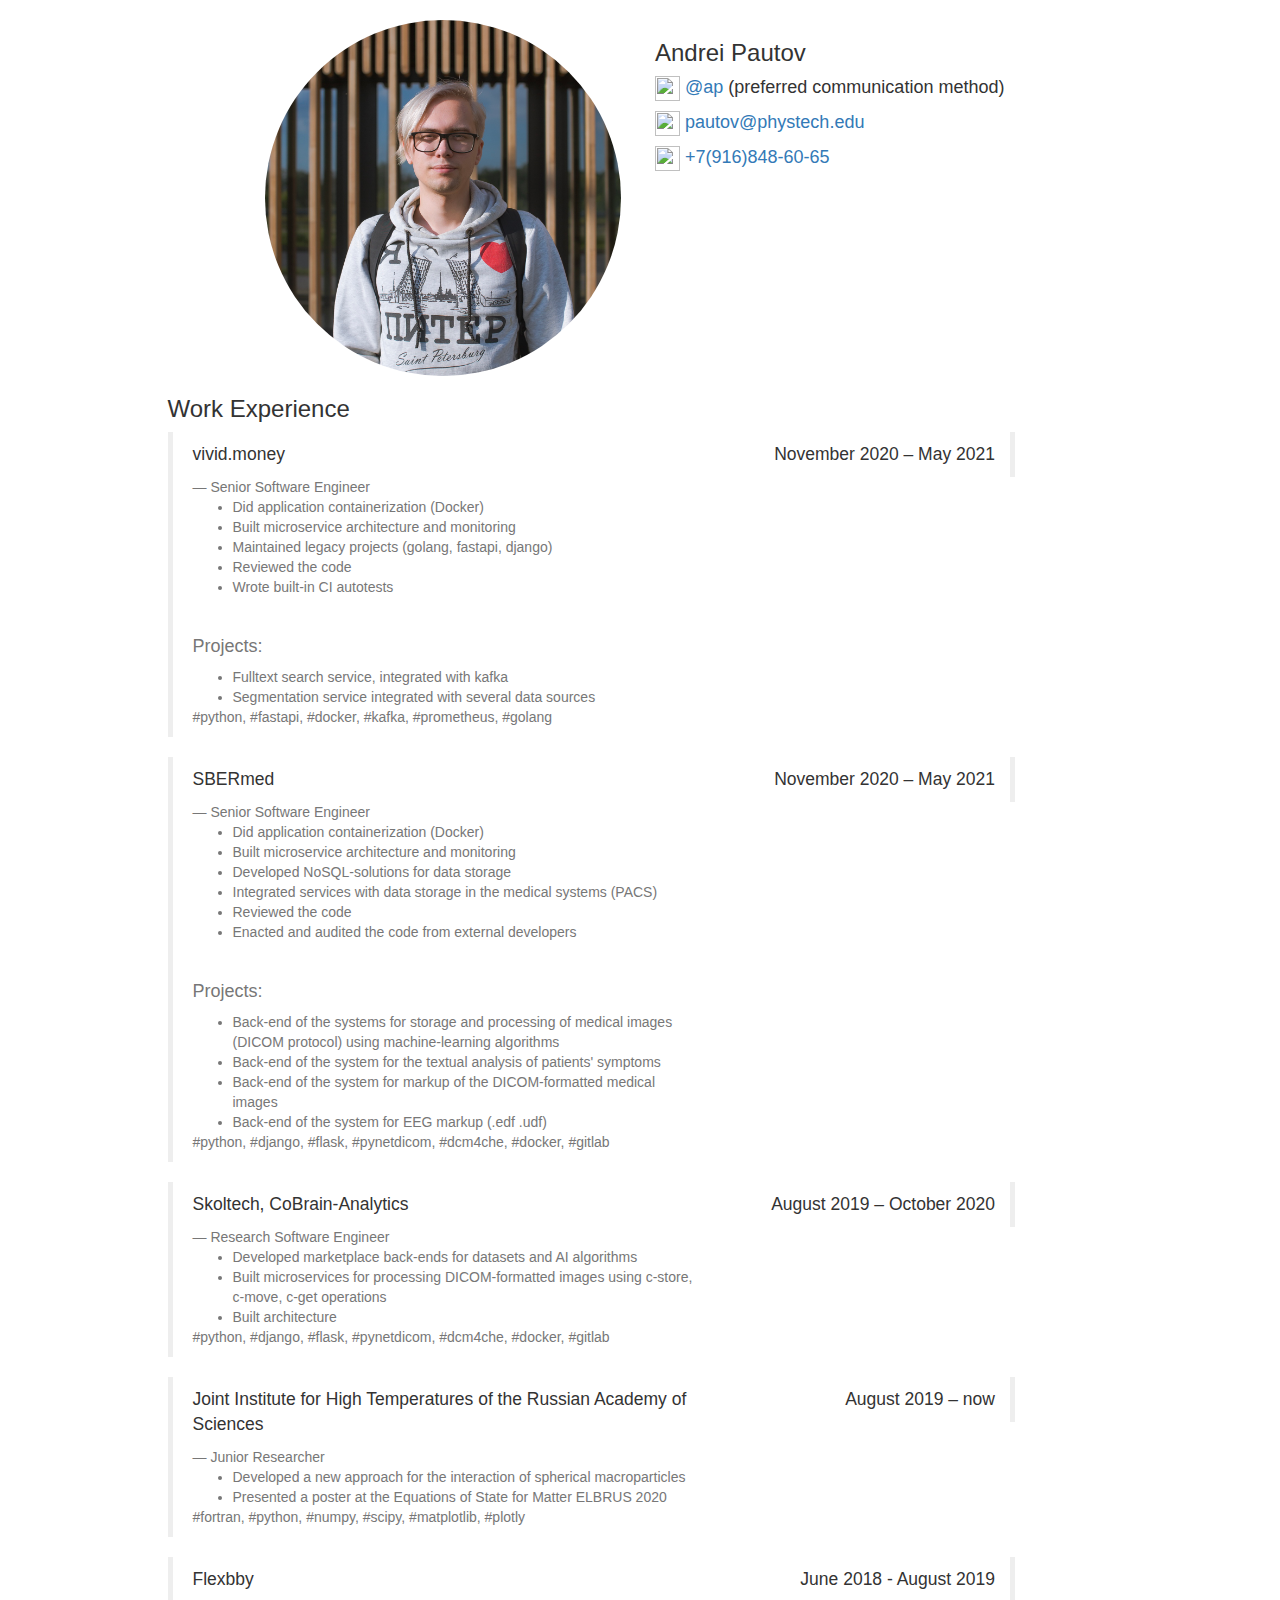
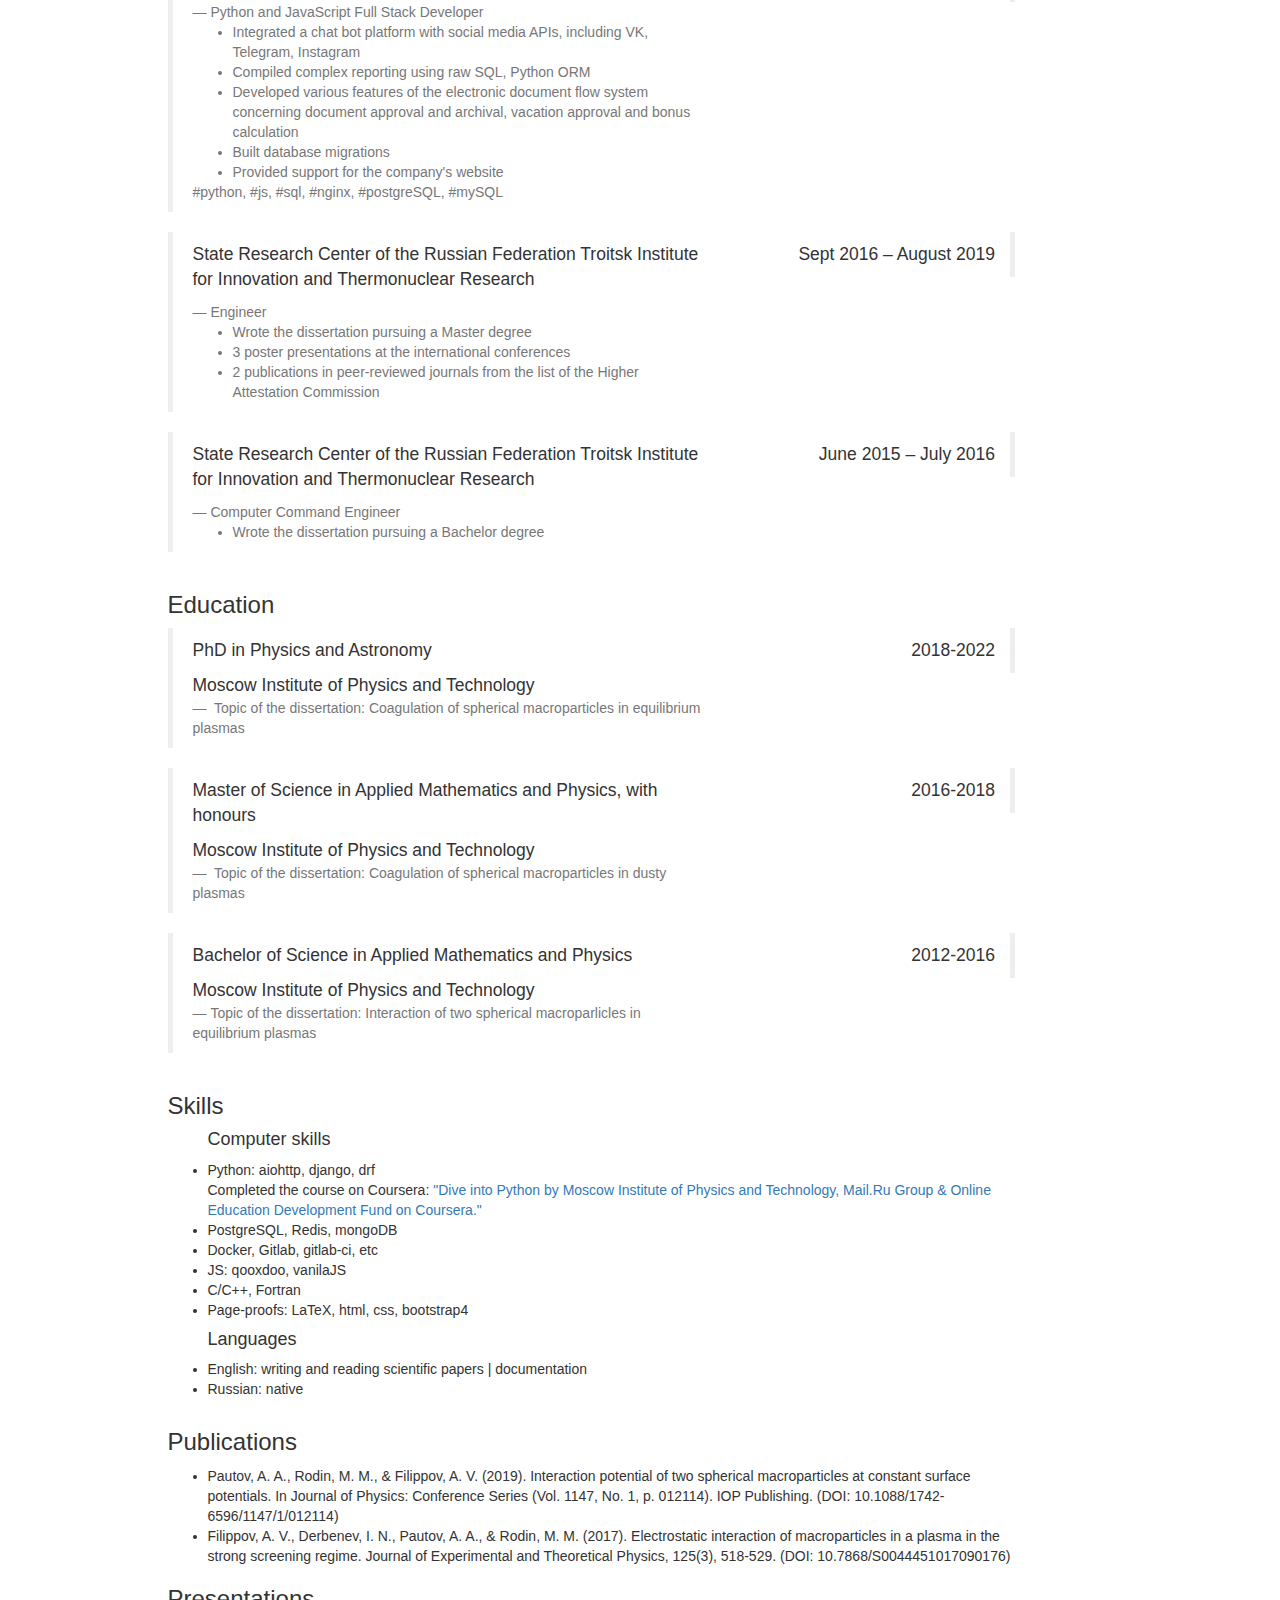
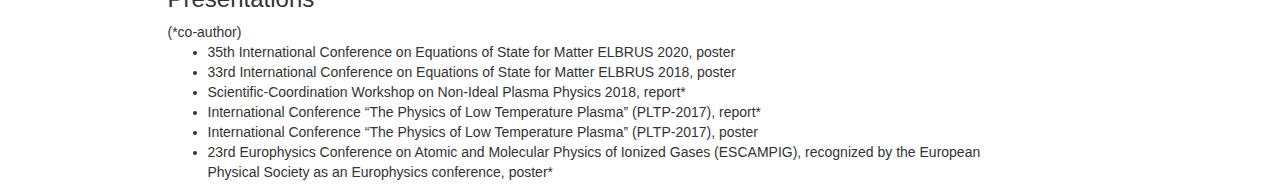
==== index.html @ 9b7d81ae "add vivid" ====
<!DOCTYPE html>
<html lang="en">
  <head>
    <meta charset="utf-8">
    <meta http-equiv="X-UA-Compatible" content="IE=edge">
    <meta name="viewport" content="width=device-width, initial-scale=1">
    <!-- Выше 3 Мета-теги ** должны прийти в первую очередь в голове; любой другой руководитель контент *после* эти теги -->  
    <title>CV Andrew P.</title>

    <!-- Bootstrap -->  
    <link href="css/bootstrap.css" rel="stylesheet">

    <!-- HTML5 Shim and Respond.js for IE8 support of HTML5 elements and media queries -->  
    <!-- Предупреждение: Respond.js не работает при просмотре страницы через файл:// -->  
    <!--[if lt IE 9]>
 <script src="https://oss.maxcdn.com/html5shiv/3.7.3/html5shiv.min.js"></script >
 <script src="https://oss.maxcdn.com/respond/1.4.2/respond.min.js"></script>
 <![endif]-->
      <!-- Global site tag (gtag.js) - Google Analytics -->
<script async src="https://www.googletagmanager.com/gtag/js?id=UA-142635703-1"></script>
<script>
  window.dataLayer = window.dataLayer || [];
  function gtag(){dataLayer.push(arguments);}
  gtag('js', new Date());

  gtag('config', 'UA-142635703-1');
</script>


  </head>
    <body>

    <!-- Begin page content -->
        <div class="container">
            <div class="row" style="margin-top: 20px">
                <div class="col-md-2"></div>
                <div class="col-md-4">
                    <img src="photo_2017-10-09_17-05-44.jpg" height="356" width="356" class="img-circle">
                </div>
                <div class="col-md-4">
                    <h3>
                        Andrei Pautov
                    </h3>
                    <h4><img src="https://img.icons8.com/ios-glyphs/30/000000/telegram-app.png" height="25" width="25"/>
                        <a href="https://t.me/qooxdoo">@ap</a> (preferred communication method)</h4>
                    <h4><img src="https://img.icons8.com/ios/50/000000/email-open.png" height="25" width="25"/>
                        <a href="mailto:pautov@phystech.edu">pautov@phystech.edu</a></h4>
                    <h4><img src="https://img.icons8.com/ios/50/000000/apple-phone.png" height="25" width="25"/>
                        <a href="tel:+79168486065">+7(916)848-60-65</a></h4>
                   <!-- <h4><img src="https://png.icons8.com/ios/50/000000/secured-letter-filled.png" height="25" width="25">
                        A.Pautov@skoltech.ru</h4>
                    <h4><img src="https://png.icons8.com/ios/50/000000/secured-letter-filled.png" height="25" width="25">
                        aww@heisen.me</h4>-->
<!--                    <h4><img src="https://png.icons8.com/ios/50/000000/github-filled.png" height="25" width="25">-->
<!--                        <a href="https://github.com/andrewisonfire">andrewisonfire</a></h4>-->


                </div>
                <div class="col-md-2"></div>
            </div>


            <div class="row">
                <div class="col-md-1"></div>
                <div class="col-md-9">
                    <h3>
                        Work Experience
                    </h3>
                        <div class="row">
                            <div class="col-md-8">
                                <blockquote>
                                    <p>vivid.money<br></p>
                                    <footer>Senior Software Engineer
                                        <br>
                                    <ul>
                                        <li>
                                            Did application containerization (Docker)
                                        </li>
                                        <li>
                                            Built microservice architecture and monitoring
                                        </li>
                                        <li>
                                             Maintained legacy projects (golang, fastapi, django)
                                        </li>
                                        <li>
                                            Reviewed the code
                                        </li>
                                        <li>
                                            Wrote built-in CI autotests
                                        </li>
                                    </ul>
                                        <br>
                                        <h4>
                                            Projects:
                                        </h4>
                                        <ul>
                                            <li>
Fulltext search service, integrated with kafka
                                            </li>
                                            <li>
Segmentation service integrated with several data sources
                                            </li>
                                        </ul>
                                        #python, #fastapi, #docker, #kafka, #prometheus, #golang
                                    </footer>

                                </blockquote>
                            </div>
                            <div class="col-md-4">
                                <blockquote class="blockquote-reverse">
                                    <p class="text-right">November 2020 – May 2021
                                    </p>
                                </blockquote>
                            </div>

                        </div>
                        <div class="row">
                            <div class="col-md-8">
                                <blockquote>
                                    <p>SBERmed<br></p>
                                    <footer>Senior Software Engineer
                                        <br>
                                    <ul>
                                        <li>
                                            Did application containerization (Docker)
                                        </li>
                                        <li>
                                            Built microservice architecture and monitoring
                                        </li>
                                        <li>
                                            Developed NoSQL-solutions for data storage
                                        </li>
                                        <li>
                                            Integrated services with data storage in the medical systems (PACS)
                                        </li>
                                        <li>
                                            Reviewed the code
                                        </li>
                                        <li>
                                            Enacted and audited the code from external developers
                                        </li>
                                    </ul>
                                        <br>
                                        <h4>
                                            Projects:
                                        </h4>
                                        <ul>
                                            <li>
Back-end of the systems for storage and processing of medical images (DICOM protocol) using machine-learning algorithms
                                            </li>
                                            <li>
Back-end of the system for the textual analysis of patients' symptoms
                                            </li>
                                            <li>
Back-end of the system for markup of the DICOM-formatted medical images
                                            </li>
                                            <li>
Back-end of the system for EEG markup (.edf .udf)
                                            </li>
                                        </ul>
                                        #python, #django, #flask, #pynetdicom, #dcm4che, #docker, #gitlab
                                    </footer>

                                </blockquote>
                            </div>
                            <div class="col-md-4">
                                <blockquote class="blockquote-reverse">
                                    <p class="text-right">November 2020 – May 2021
                                    </p>
                                </blockquote>
                            </div>

                        </div>
                        <div class="row">
                            <div class="col-md-8">
                                <blockquote>
                                    <p>Skoltech, CoBrain-Analytics<br></p>
                                    <footer>Research Software Engineer
                                        <br>
                                    <ul>
                                        <li>
                                            Developed marketplace back-ends for datasets and AI algorithms <br>
                                        </li>
                                        <li>
                                            Built microservices for processing DICOM-formatted images using c-store, c-move, c-get operations<br>
                                        </li>
                                        <li>
                                            Built architecture
                                        </li>
                                    </ul>
                                        #python, #django, #flask, #pynetdicom, #dcm4che, #docker, #gitlab
                                    </footer>

                                </blockquote>
                            </div>
                            <div class="col-md-4">
                                <blockquote class="blockquote-reverse">
                                    <p class="text-right">August 2019 – October 2020
                                    </p>
                                </blockquote>
                            </div>

                        </div>

                        <div class="row">
                            <div class="col-md-8">
                                <blockquote>
                                    <p>Joint Institute for High Temperatures of the Russian Academy of Sciences<br></p>
                                    <footer>Junior Researcher
                                        <br>
                                    <ul>
                                        <li>
                                            Developed a new approach for the interaction of spherical macroparticles
                                        </li>
                                        <li>
                                            Presented a poster at the Equations of State for Matter ELBRUS 2020
                                        </li>
                                    </ul>
                                        #fortran, #python, #numpy, #scipy, #matplotlib, #plotly
                                    </footer>

                                </blockquote>
                            </div>
                            <div class="col-md-4">
                                <blockquote class="blockquote-reverse">
                                    <p class="text-right">August 2019 – now
                                    </p>
                                </blockquote>
                            </div>

                        </div>

                        <div class="row">
                            <div class="col-md-8">
                                <blockquote>
                                    <p>Flexbby<br></p>

                                    <footer>Python and JavaScript Full Stack Developer
                                        <br>

                                        <ul>
                                            <li>
                                                Integrated a chat bot platform with social media APIs, including VK, Telegram, Instagram
                                            </li>
                                            <li>
                                                Compiled complex reporting using raw SQL, Python ORM
                                            </li>
                                            <li>
                                                Developed various features of the electronic document flow system
                                                concerning document approval and archival,
                                                vacation approval and bonus calculation
                                            </li>
                                            <li>
                                                Built database migrations
                                            </li>
                                            <li>
                                                Provided support for the company's website
                                            </li>
                                        </ul>

                                        #python, #js, #sql, #nginx, #postgreSQL, #mySQL
                                    </footer>
                                </blockquote>
                            </div>
                            <div class="col-md-4">
                                <blockquote class="blockquote-reverse">
                                    <p class="text-right">June 2018 - August 2019</p>
                                </blockquote>
                            </div>
                        </div>

                        <div class="row">
                            <div class="col-md-8">
                                <blockquote>
                                    <p>State Research Center of the Russian Federation Troitsk Institute for Innovation and Thermonuclear Research<br></p>
                                    <footer>Engineer
                                        <br>
                                    <ul>
                                        <li>
                                            Wrote the dissertation pursuing a Master degree
                                        </li>
                                        <li>
                                            3 poster presentations at the international conferences
                                        </li>
                                        <li>
                                            2 publications in peer-reviewed journals from the list of the Higher Attestation Commission
                                        </li>
                                    </ul>
                                    </footer>

                                </blockquote>
                            </div>
                            <div class="col-md-4">
                                <blockquote class="blockquote-reverse">
                                    <p class="text-right">Sept 2016 – August 2019
                                    </p>
                                </blockquote>
                            </div>
                                        
                        </div>

                        <div class="row">
                            <div class="col-md-8">
                                <blockquote>
                                    <p>State Research Center of the Russian Federation Troitsk Institute for Innovation and Thermonuclear Research <br></p>
                                    <footer>Computer Command Engineer
                                        <br>
                                    <ul>
                                        <li>
                                            Wrote the dissertation pursuing a Bachelor degree
                                        </li>
                                    </ul>
                                    </footer>
                                </blockquote>
                            </div>
                            <div class="col-md-4">
                                <blockquote class="blockquote-reverse">
                                    <p class="text-right">June 2015 – July 2016 </p>
                                </blockquote>
                            </div>
                        </div>
                </div>
                <div class="col-md-2"></div>
            </div>


            <div class="row">
                <div class="col-md-1"></div>
                <div class="col-md-9">
                    <h3>
                        Education
                    </h3>
                    <div class="row">

                            <div class="col-md-8">
                                <blockquote>
                                    <p>PhD in Physics and Astronomy</p>
                                    Moscow Institute of Physics and Technology
                                  <footer>
                                    Topic of the dissertation: Coagulation of spherical macroparticles in equilibrium plasmas
                                  </footer>
                                </blockquote>
                            </div>
                            <div class="col-md-4">
                                <blockquote class="blockquote-reverse">
                                    <p class="text-right">2018-2022</p>
                                </blockquote>
                            </div>

                            <div class="col-md-8">
                                <blockquote>
                                    <p>Master of Science in Applied Mathematics and Physics, with honours </p>
                                    Moscow Institute of Physics and Technology
                                  <footer> Topic of the dissertation: Coagulation of spherical macroparticles in dusty plasmas</footer>
                                </blockquote>
                            </div>
                            <div class="col-md-4">
                                <blockquote class="blockquote-reverse">
                                    <p class="text-right">2016-2018</p>
                                </blockquote>
                            </div>

                            <div class="col-md-8">
                                <blockquote>
                                    <p>Bachelor of Science in Applied Mathematics and Physics<br></p>
                                    Moscow Institute of Physics and Technology
                               <footer>Topic of the dissertation: Interaction of two spherical macroparlicles in equilibrium plasmas</footer>
                                </blockquote>

                            </div>
                            <div class="col-md-4">
                                <blockquote class="blockquote-reverse">
                                    <p class="text-right">2012-2016</p>
                                </blockquote>
                            </div>

                    </div>

                </div>
                <div class="col-md-2"></div>
            </div>


            <div class="row">
                <div class="col-md-1"></div>
                <div class="col-md-9">
                    <h3 class="h3">
                        Skills
                    </h3>
                    <ul>
                        <h4>
                            Computer skills
                        </h4>
                        <li>
                            Python: aiohttp, django, drf <br>
                            Completed the course on Coursera: <a href="https://www.coursera.org/account/accomplishments/certificate/QARX7F2H9ULT">
                                "Dive into Python by Moscow Institute of Physics and Technology, Mail.Ru Group & Online Education Development Fund on Coursera."
                            </a>
                        </li>
                        <li>
                            PostgreSQL, Redis, mongoDB
                        </li>
                        <li>
                            Docker, Gitlab, gitlab-ci, etc
                        </li>
                        <li>
                            JS: qooxdoo, vanilaJS
                        </li>
                        <li>
                            C/C++, Fortran
                        </li>
                        <li>
                            Page-proofs: LaTeX, html, css, bootstrap4
                        </li>
                        <h4>
                            Languages
                        </h4>
                        <li>
                            English: writing and reading scientific papers | documentation
                        </li>
                        <li>
                            Russian: native
                        </li>
                    </ul>
                </div>
                <div class="col-md-2"></div>
            </div>


            <div class="row">
                <div class="col-md-1"></div>
                <div class="col-md-9">
                    <h3>Publications</h3>
                    <ul>
                        <li>
                            Pautov, A. A., Rodin, M. M., & Filippov, A. V. (2019). Interaction potential of two spherical macroparticles at constant surface potentials. In Journal of Physics: Conference Series (Vol. 1147, No. 1, p. 012114). IOP Publishing. (DOI: 10.1088/1742-6596/1147/1/012114)
                        </li>
                        <li>
                            Filippov, A. V., Derbenev, I. N., Pautov, A. A., & Rodin, M. M. (2017). Electrostatic interaction of macroparticles in a plasma in the strong screening regime. Journal of Experimental and Theoretical Physics, 125(3), 518-529. (DOI: 10.7868/S0044451017090176)
                        </li>
                    </ul>
                    <h3>
                    Presentations
                    </h3>
                    (*co-author)
                    <ul>
                        <li>
                            35th International Conference on Equations of State for Matter ELBRUS 2020, poster
                        </li>
                        <li>
                            33rd International Conference on Equations of State for Matter ELBRUS 2018, poster
                        </li>
                        <li>
                            Scientific-Coordination Workshop on Non-Ideal Plasma Physics 2018, report*
                        </li>
                        <li>
                            International Conference “The Physics of Low Temperature Plasma” (PLTP-2017), report*
                        </li>
                        <li>
                            International Conference “The Physics of Low Temperature Plasma” (PLTP-2017), poster
                        </li>
                        <li>
                            23rd Europhysics Conference on Atomic and Molecular Physics of Ionized Gases (ESCAMPIG),
                            recognized by the European Physical Society as an Europhysics conference, poster*
                        </li>

                    </ul>
                </div>
                <div class="col-md-2"></div>
            </div>

        </div>


   <!-- на jQuery (необходим для Bootstrap - х JavaScript плагины) -->  
    <script src="https://ajax.googleapis.com/ajax/libs/jquery/1.12.4/jquery.min.js"></script>
    <!-- Включают все скомпилированные плагины (ниже), или включать отдельные файлы по мере необходимости -->  
    <script src="js/bootstrap.min.js"></script>
  </body>
</html>
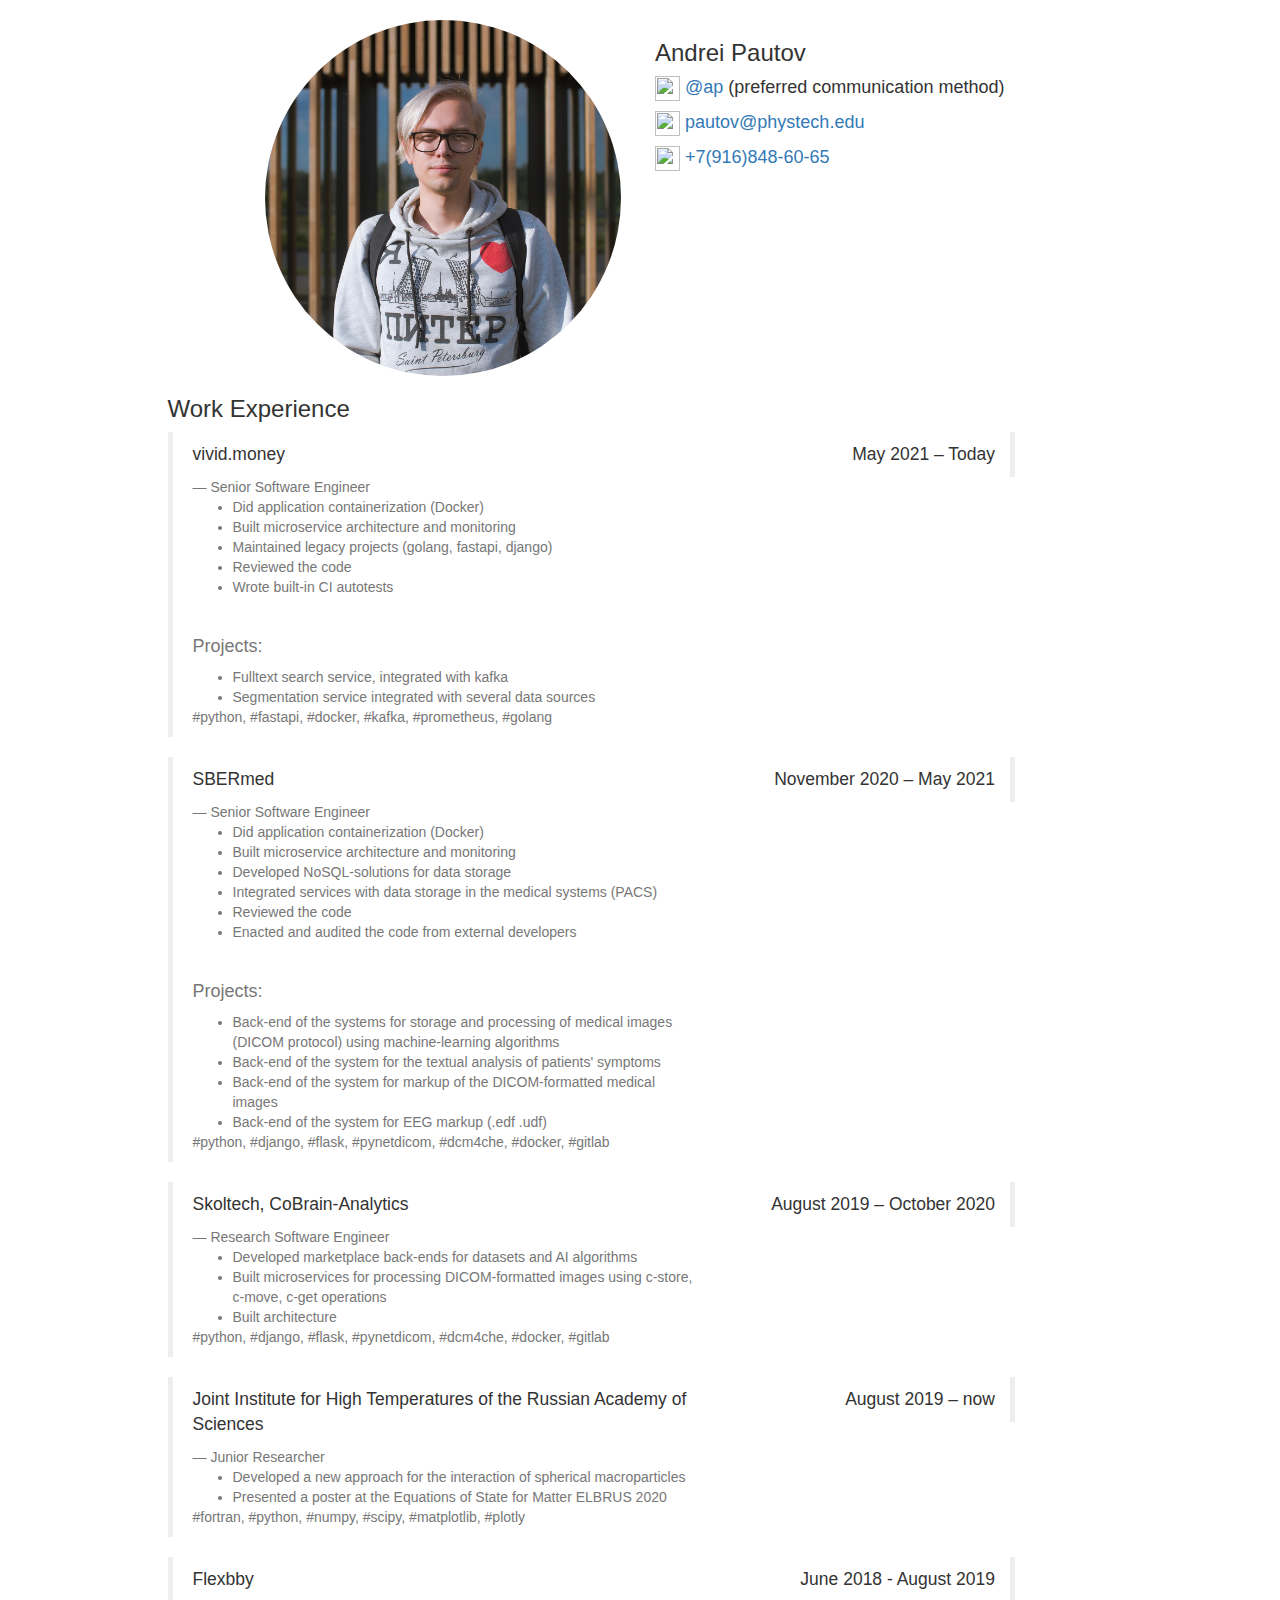
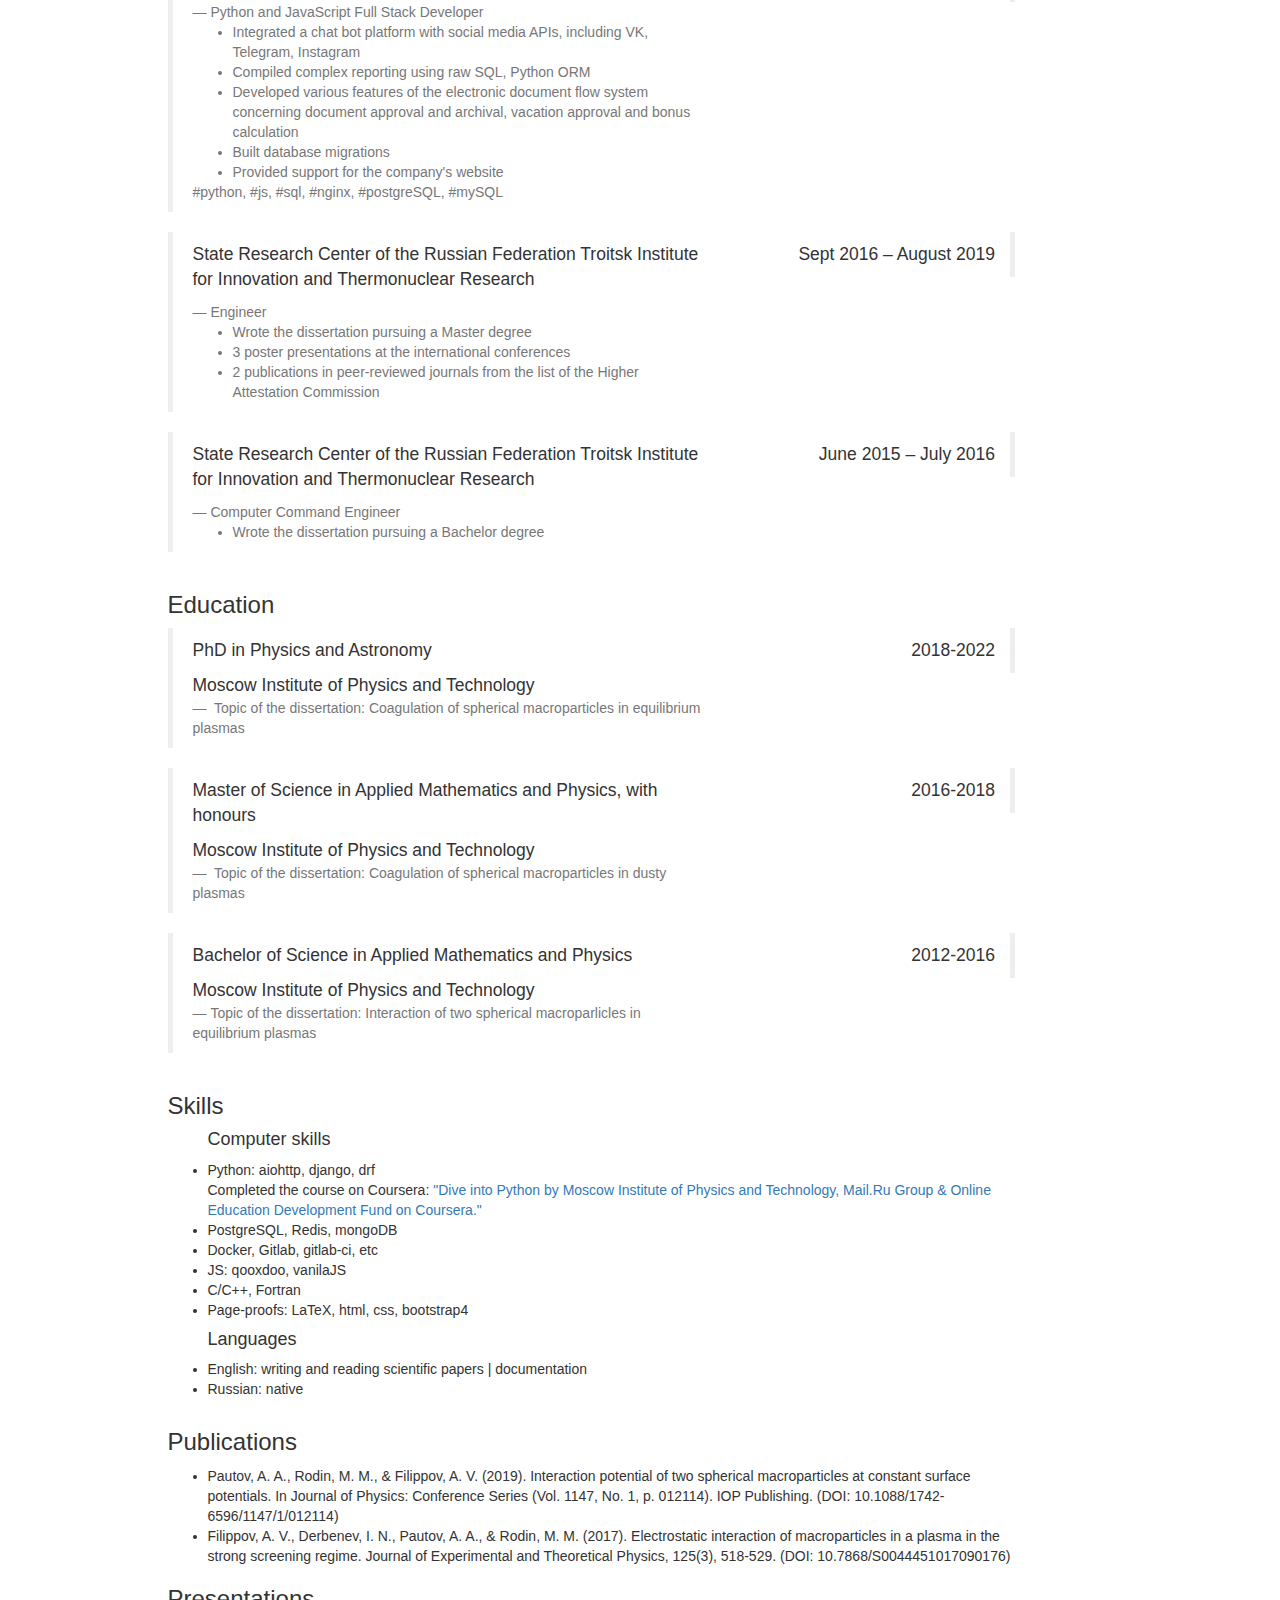
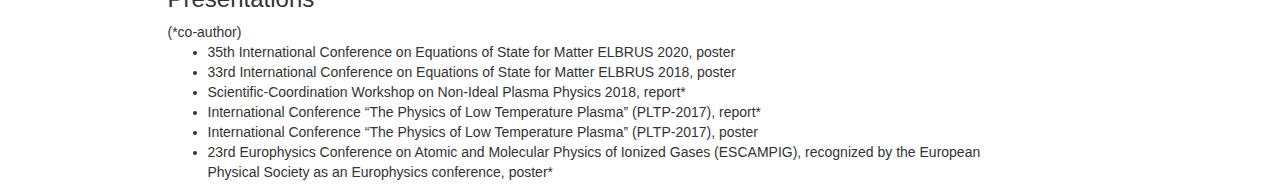
==== commit 92985a3e: "fix date" ====
--- a/index.html
+++ b/index.html
@@ -108,7 +108,7 @@
                             </div>
                             <div class="col-md-4">
                                 <blockquote class="blockquote-reverse">
-                                    <p class="text-right">November 2020 – May 2021
+                                    <p class="text-right">May 2021 – Today
                                     </p>
                                 </blockquote>
                             </div>
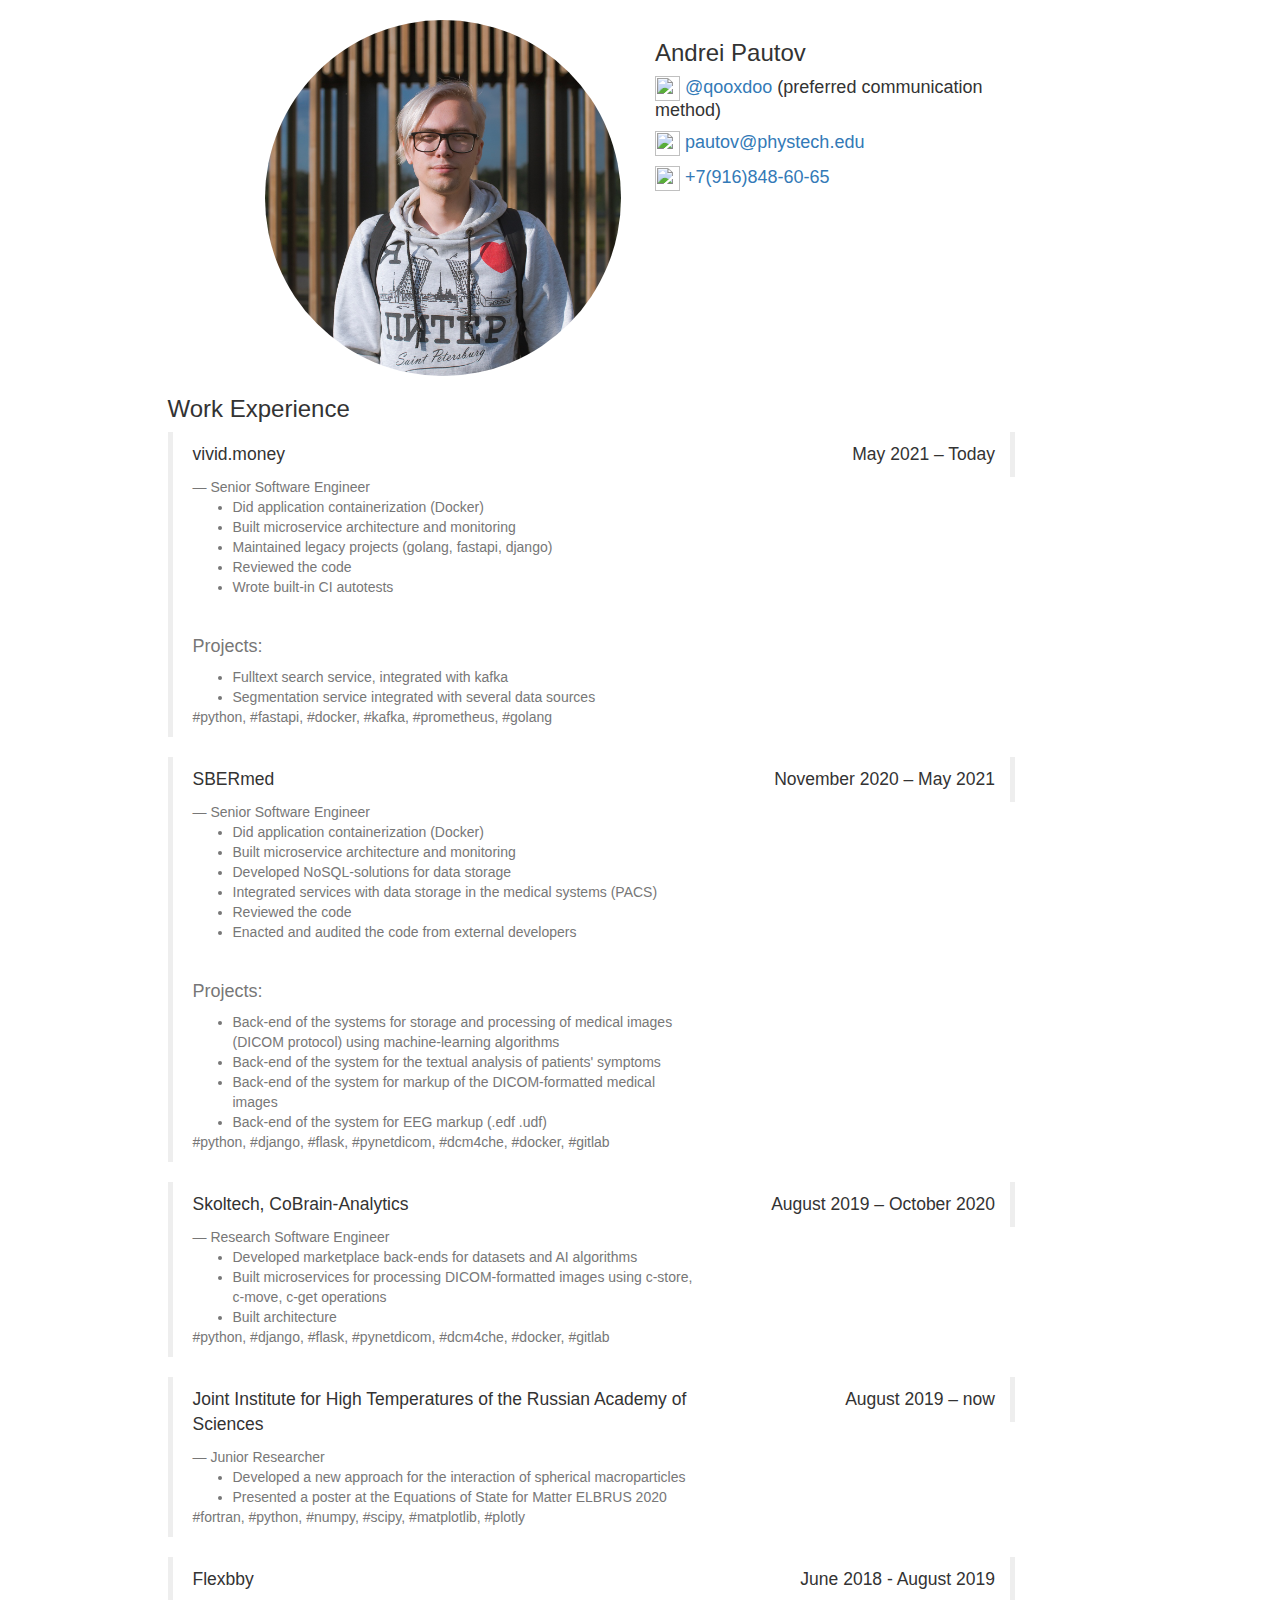
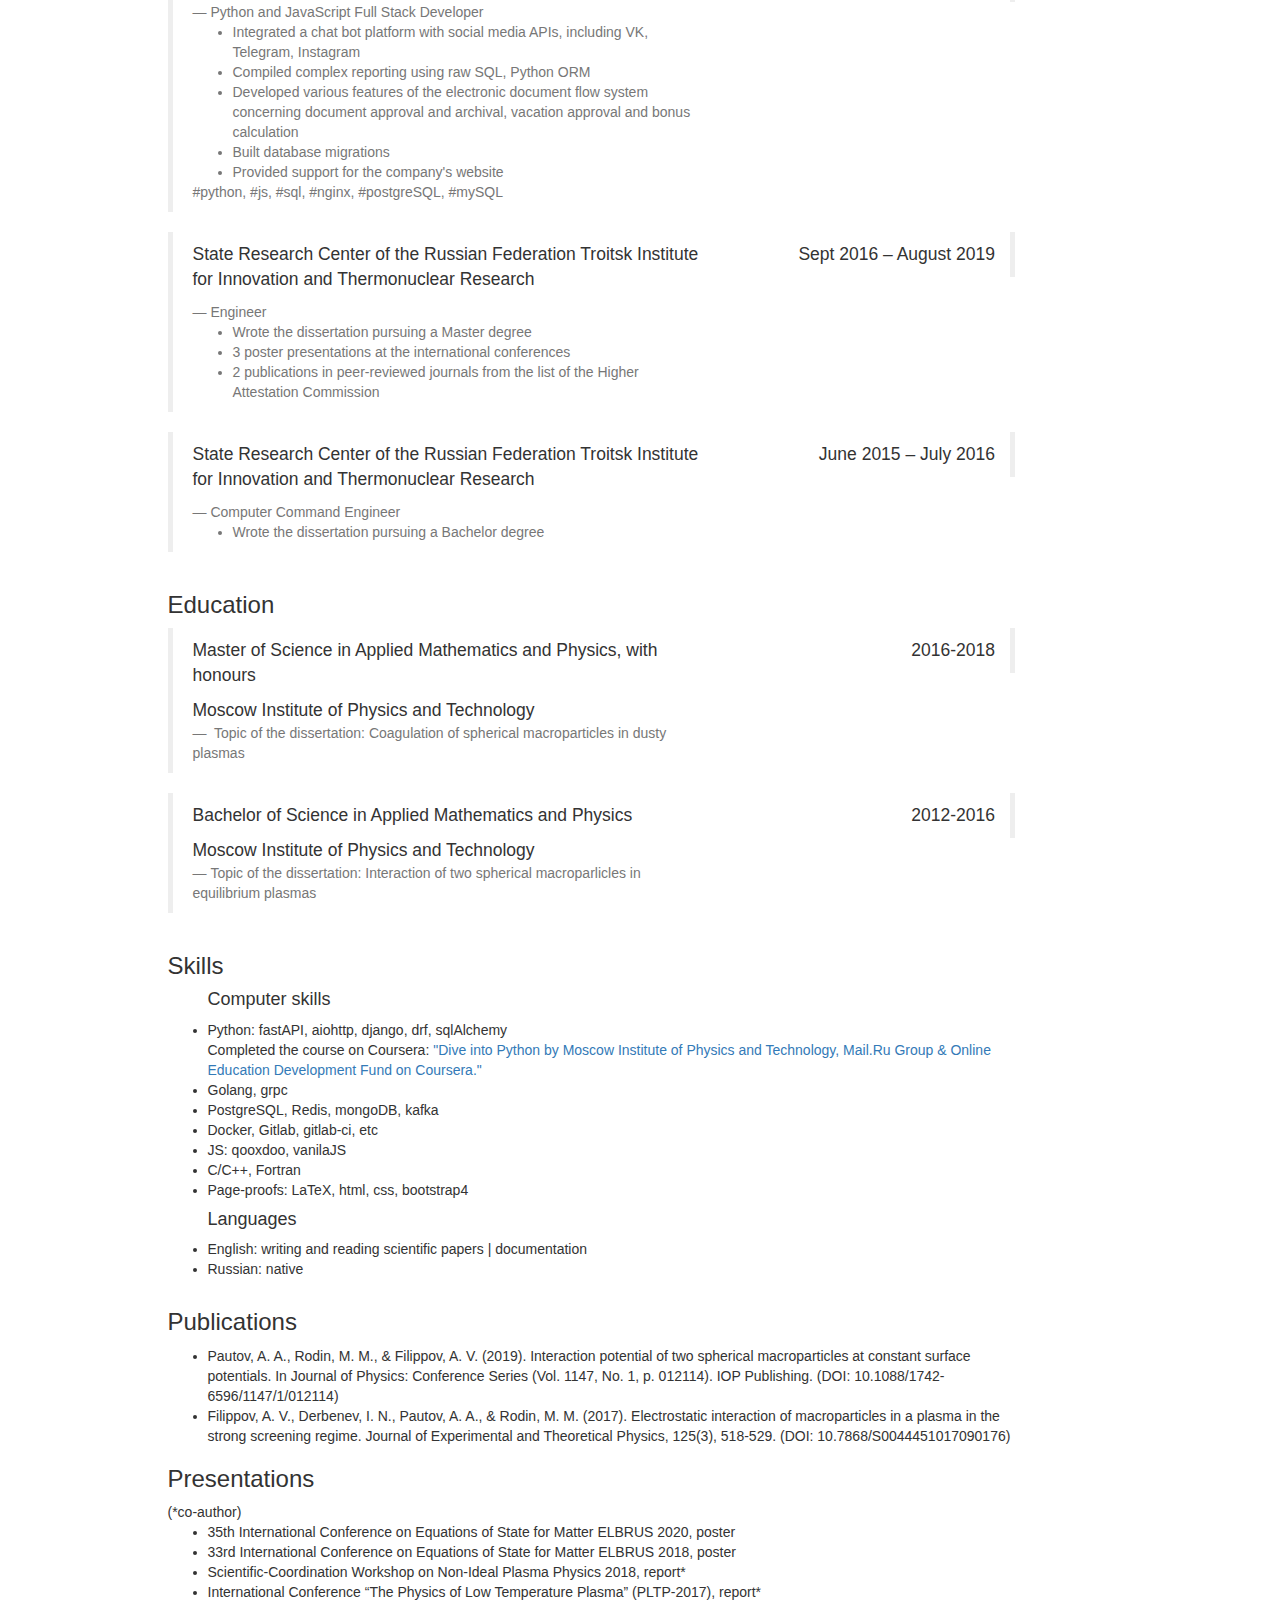
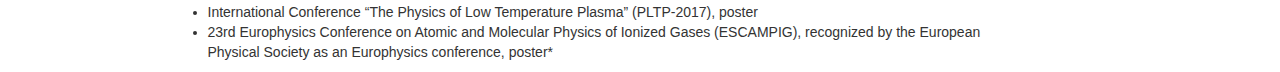
==== commit 102afce6: "fix cv" ====
--- a/index.html
+++ b/index.html
@@ -42,7 +42,7 @@
                         Andrei Pautov
                     </h3>
                     <h4><img src="https://img.icons8.com/ios-glyphs/30/000000/telegram-app.png" height="25" width="25"/>
-                        <a href="https://t.me/qooxdoo">@ap</a> (preferred communication method)</h4>
+                        <a href="https://t.me/qooxdoo">@qooxdoo</a> (preferred communication method)</h4>
                     <h4><img src="https://img.icons8.com/ios/50/000000/email-open.png" height="25" width="25"/>
                         <a href="mailto:pautov@phystech.edu">pautov@phystech.edu</a></h4>
                     <h4><img src="https://img.icons8.com/ios/50/000000/apple-phone.png" height="25" width="25"/>
@@ -53,8 +53,6 @@
                         aww@heisen.me</h4>-->
 <!--                    <h4><img src="https://png.icons8.com/ios/50/000000/github-filled.png" height="25" width="25">-->
 <!--                        <a href="https://github.com/andrewisonfire">andrewisonfire</a></h4>-->
-
-
                 </div>
                 <div class="col-md-2"></div>
             </div>
@@ -331,21 +329,6 @@
                         Education
                     </h3>
                     <div class="row">
-
-                            <div class="col-md-8">
-                                <blockquote>
-                                    <p>PhD in Physics and Astronomy</p>
-                                    Moscow Institute of Physics and Technology
-                                  <footer>
-                                    Topic of the dissertation: Coagulation of spherical macroparticles in equilibrium plasmas
-                                  </footer>
-                                </blockquote>
-                            </div>
-                            <div class="col-md-4">
-                                <blockquote class="blockquote-reverse">
-                                    <p class="text-right">2018-2022</p>
-                                </blockquote>
-                            </div>
 
                             <div class="col-md-8">
                                 <blockquote>
@@ -392,13 +375,16 @@
                             Computer skills
                         </h4>
                         <li>
-                            Python: aiohttp, django, drf <br>
+                            Python: fastAPI, aiohttp, django, drf, sqlAlchemy<br>
                             Completed the course on Coursera: <a href="https://www.coursera.org/account/accomplishments/certificate/QARX7F2H9ULT">
                                 "Dive into Python by Moscow Institute of Physics and Technology, Mail.Ru Group & Online Education Development Fund on Coursera."
                             </a>
                         </li>
                         <li>
-                            PostgreSQL, Redis, mongoDB
+                            Golang, grpc
+                        </li>
+                        <li>
+                            PostgreSQL, Redis, mongoDB, kafka
                         </li>
                         <li>
                             Docker, Gitlab, gitlab-ci, etc
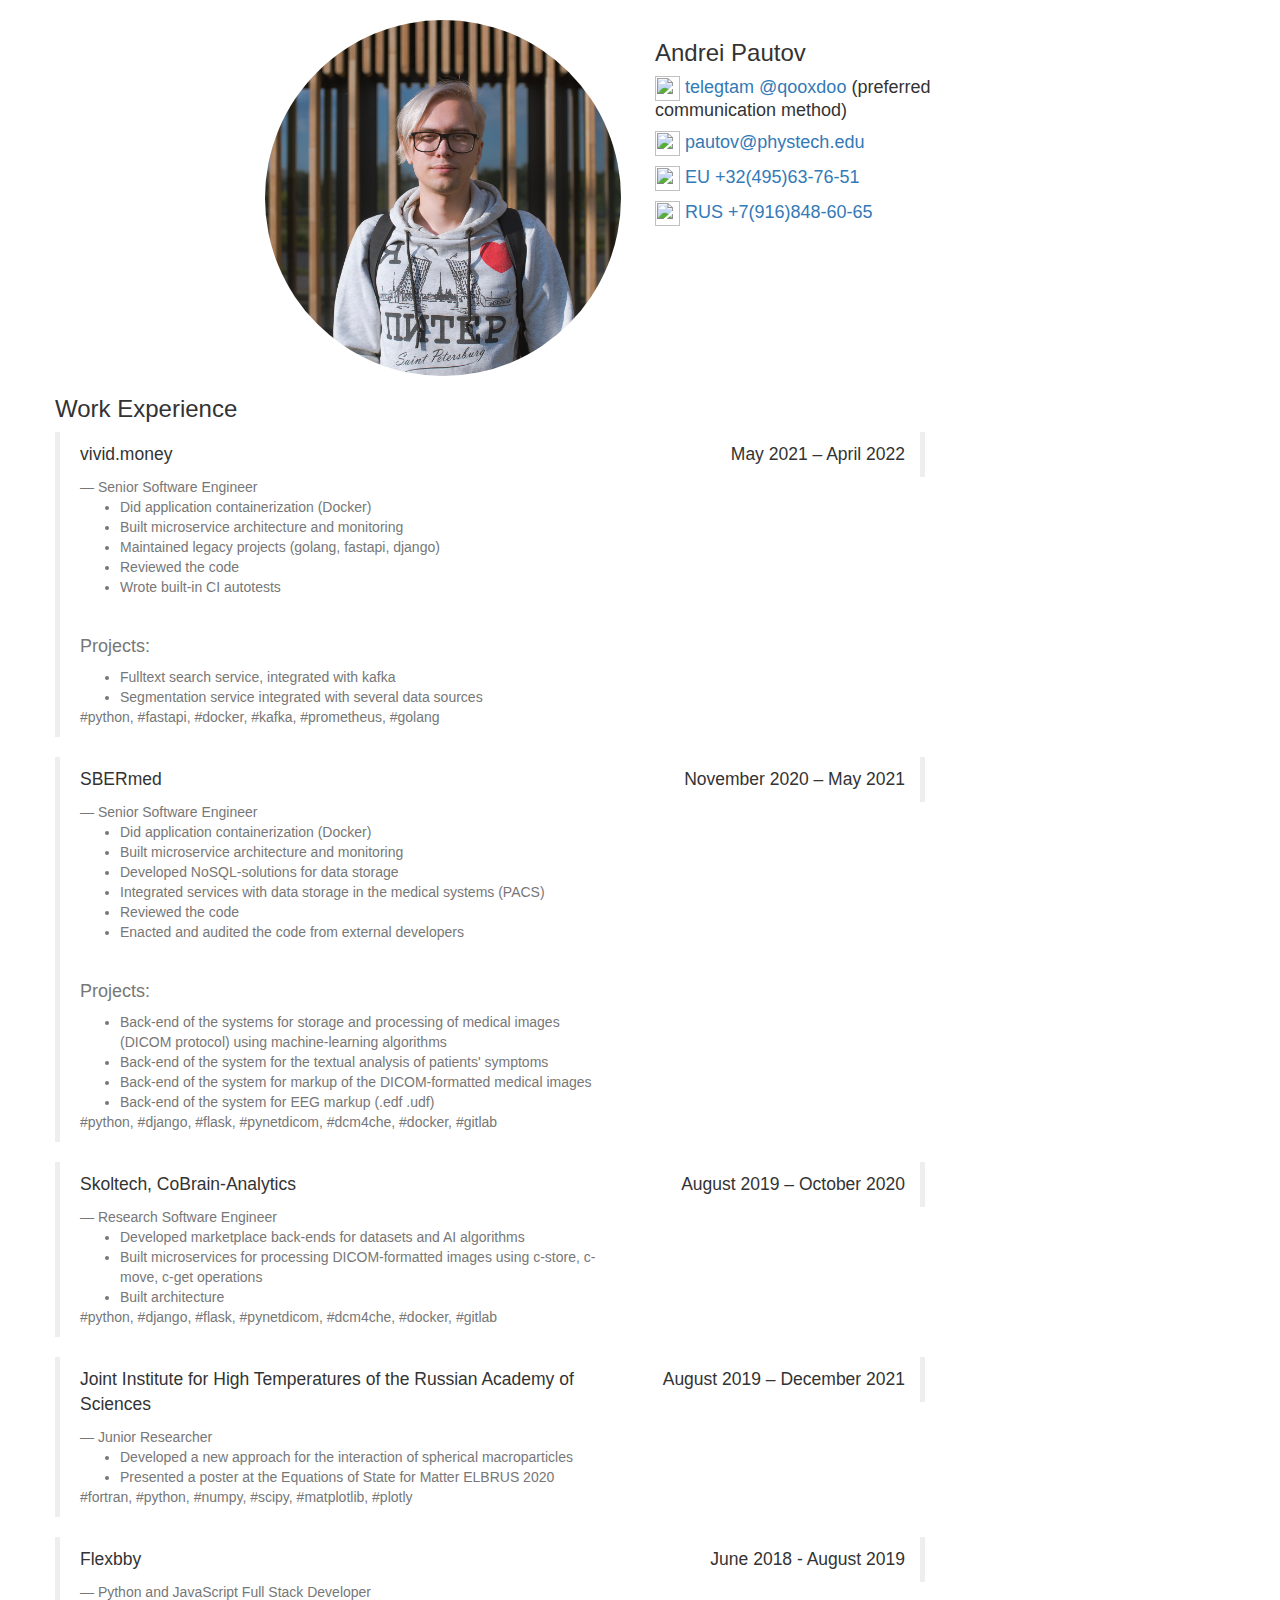
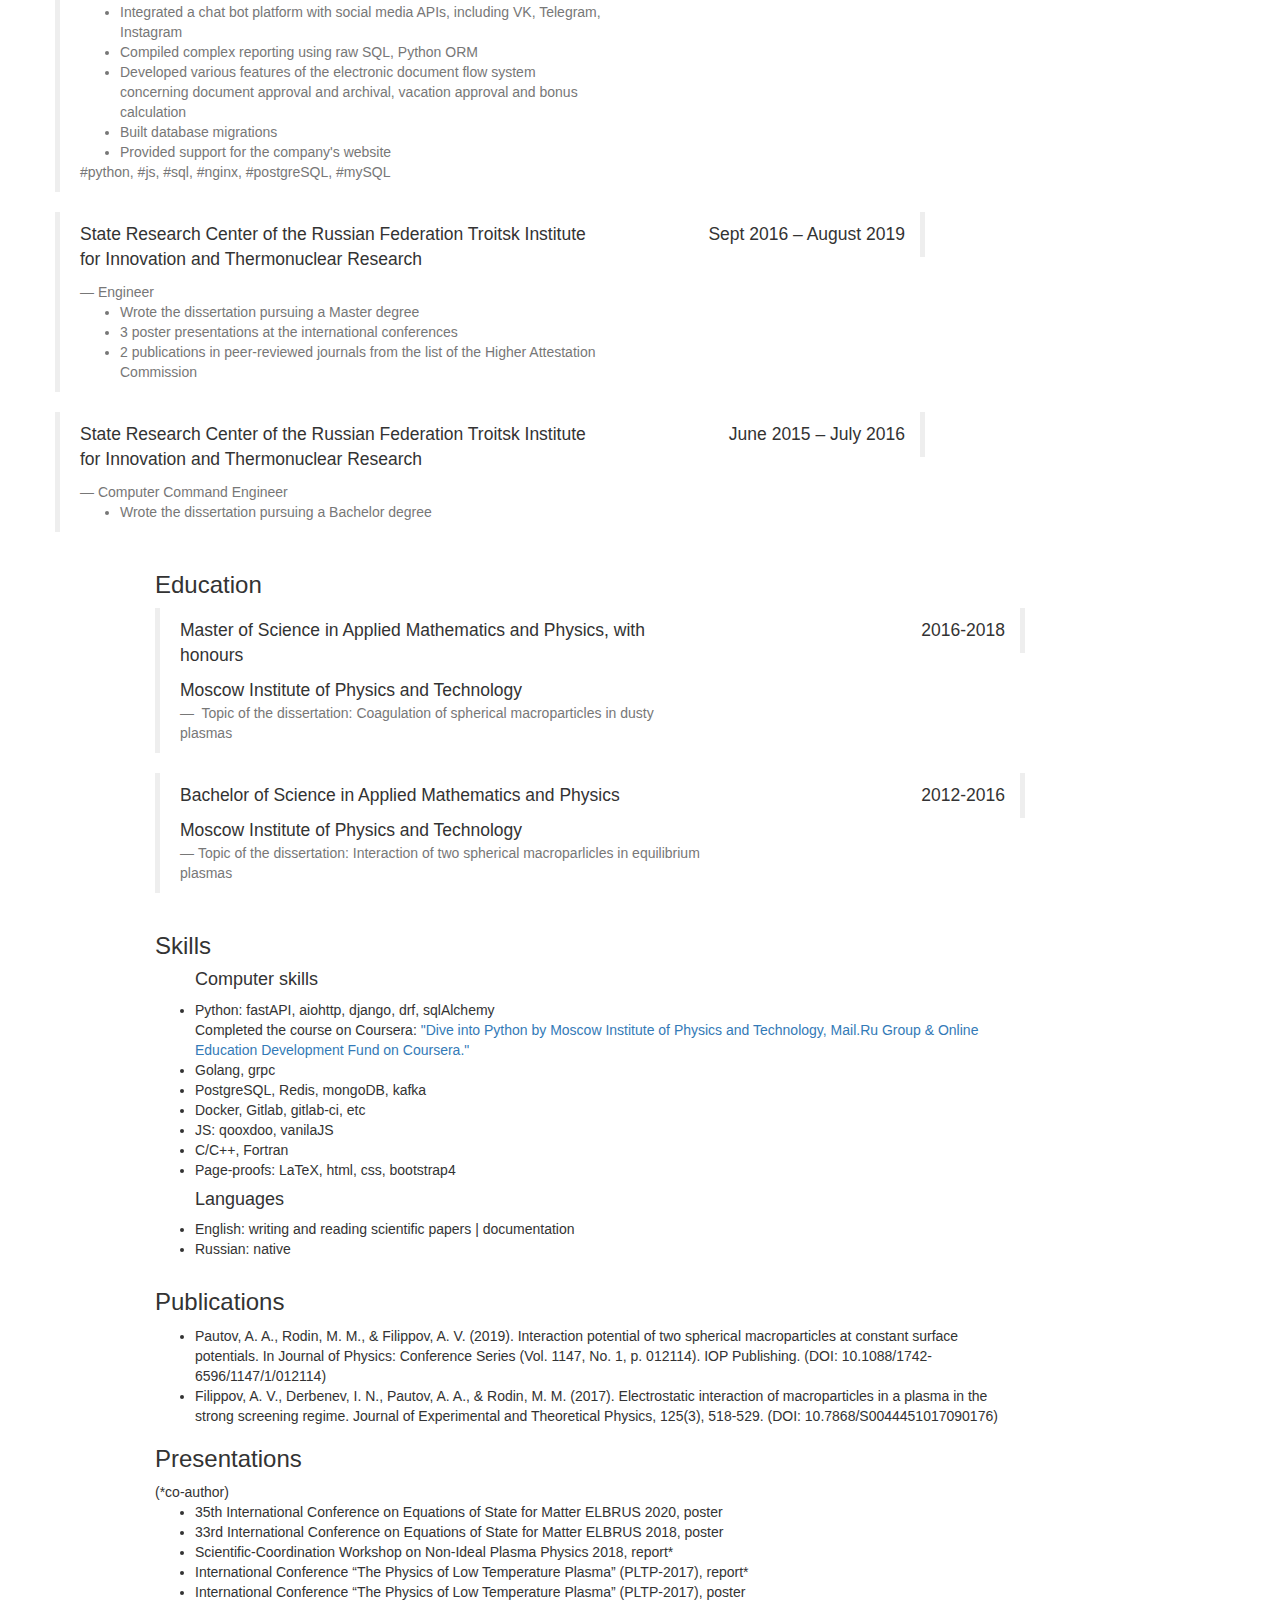
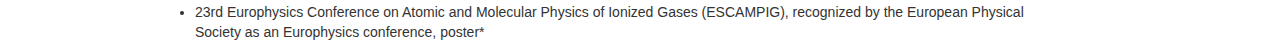
==== commit 3aa5c8cd: "fixed contact data" ====
--- a/index.html
+++ b/index.html
@@ -42,18 +42,13 @@
                         Andrei Pautov
                     </h3>
                     <h4><img src="https://img.icons8.com/ios-glyphs/30/000000/telegram-app.png" height="25" width="25"/>
-                        <a href="https://t.me/qooxdoo">@qooxdoo</a> (preferred communication method)</h4>
+                        <a href="https://t.me/qooxdoo">telegtam @qooxdoo</a> (preferred communication method)</h4>
                     <h4><img src="https://img.icons8.com/ios/50/000000/email-open.png" height="25" width="25"/>
                         <a href="mailto:pautov@phystech.edu">pautov@phystech.edu</a></h4>
                     <h4><img src="https://img.icons8.com/ios/50/000000/apple-phone.png" height="25" width="25"/>
-                        <a href="tel:+79168486065">+7(916)848-60-65</a></h4>
-                   <!-- <h4><img src="https://png.icons8.com/ios/50/000000/secured-letter-filled.png" height="25" width="25">
-                        A.Pautov@skoltech.ru</h4>
-                    <h4><img src="https://png.icons8.com/ios/50/000000/secured-letter-filled.png" height="25" width="25">
-                        aww@heisen.me</h4>-->
-<!--                    <h4><img src="https://png.icons8.com/ios/50/000000/github-filled.png" height="25" width="25">-->
-<!--                        <a href="https://github.com/andrewisonfire">andrewisonfire</a></h4>-->
-                </div>
+                        <a href="tel:+32495637651">EU +32(495)63-76-51</a></h4>
+                    <h4><img src="https://img.icons8.com/ios/50/000000/apple-phone.png" height="25" width="25"/>
+                        <a href="tel:+79168486065">RUS +7(916)848-60-65</a></h4>
                 <div class="col-md-2"></div>
             </div>
 
@@ -106,7 +101,7 @@
                             </div>
                             <div class="col-md-4">
                                 <blockquote class="blockquote-reverse">
-                                    <p class="text-right">May 2021 – Today
+                                    <p class="text-right">May 2021 – April 2022
                                     </p>
                                 </blockquote>
                             </div>
@@ -221,7 +216,7 @@
                             </div>
                             <div class="col-md-4">
                                 <blockquote class="blockquote-reverse">
-                                    <p class="text-right">August 2019 – now
+                                    <p class="text-right">August 2019 – December 2021
                                     </p>
                                 </blockquote>
                             </div>
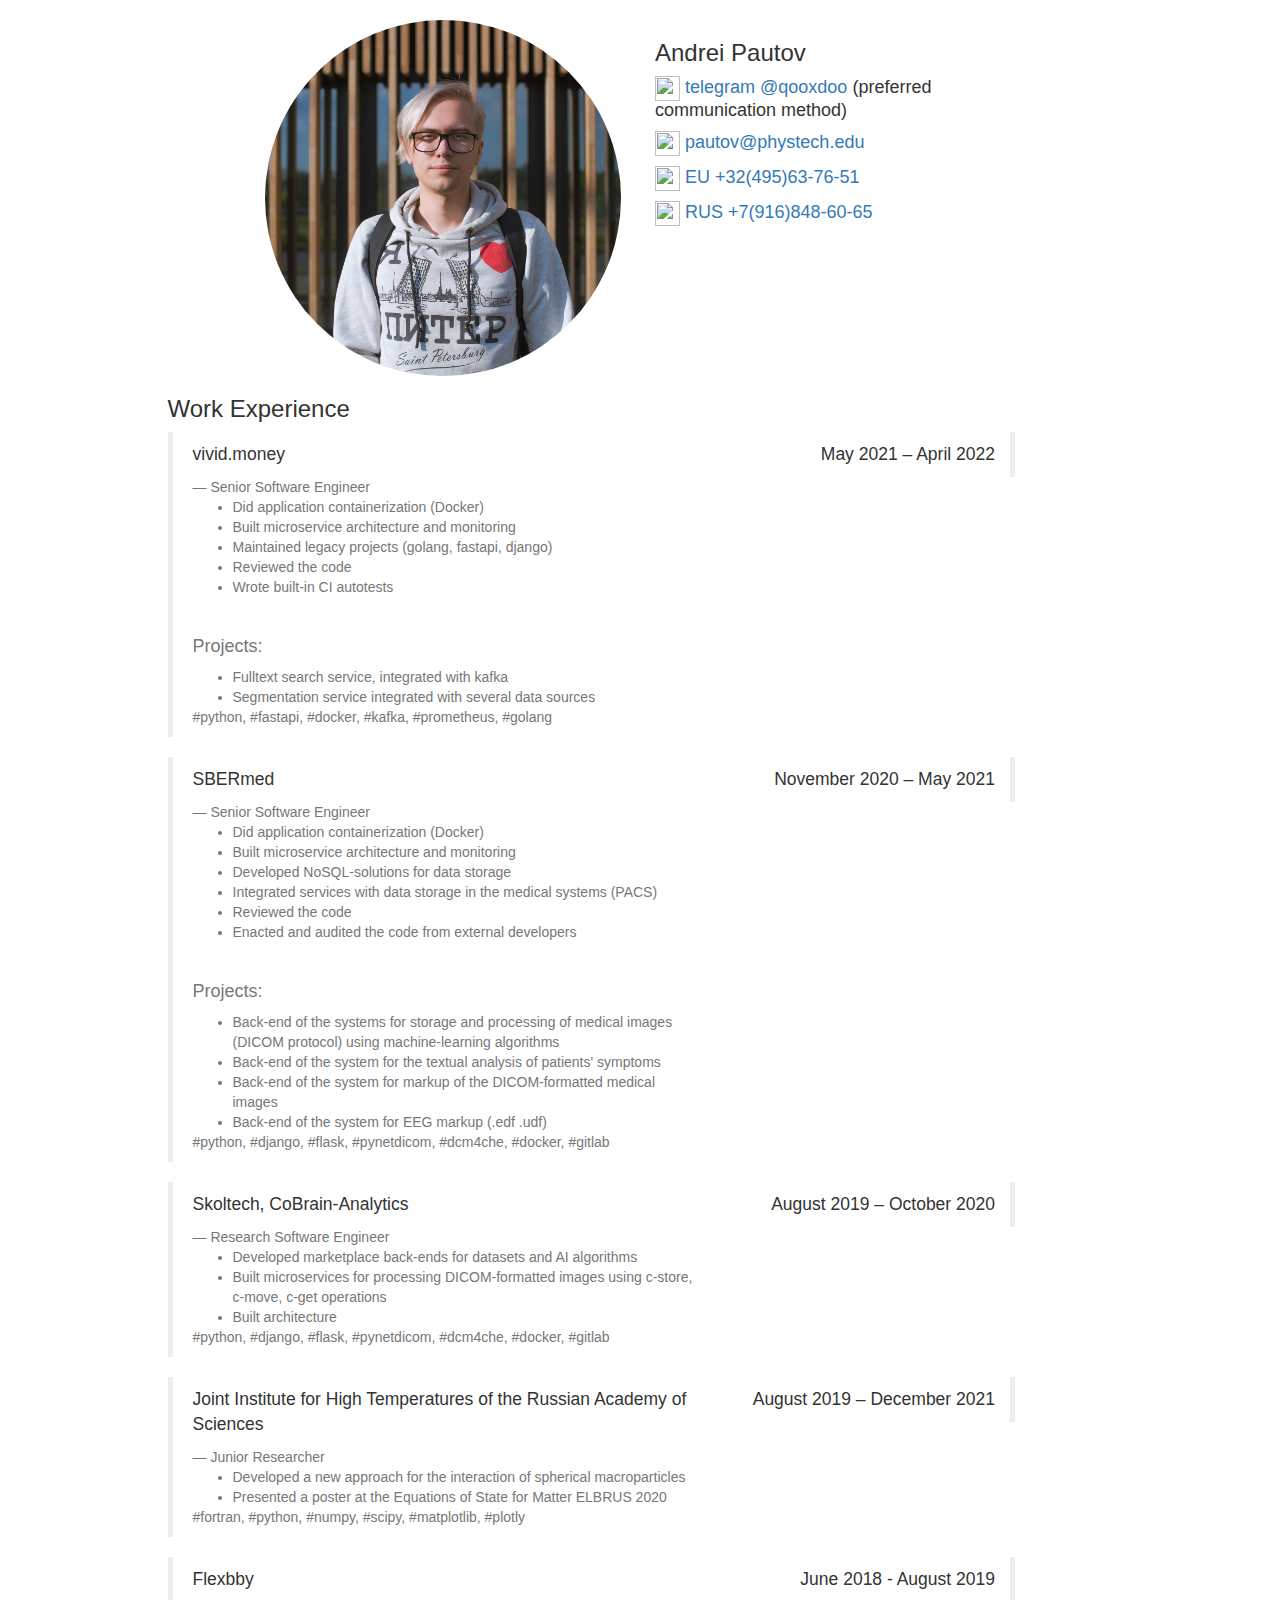
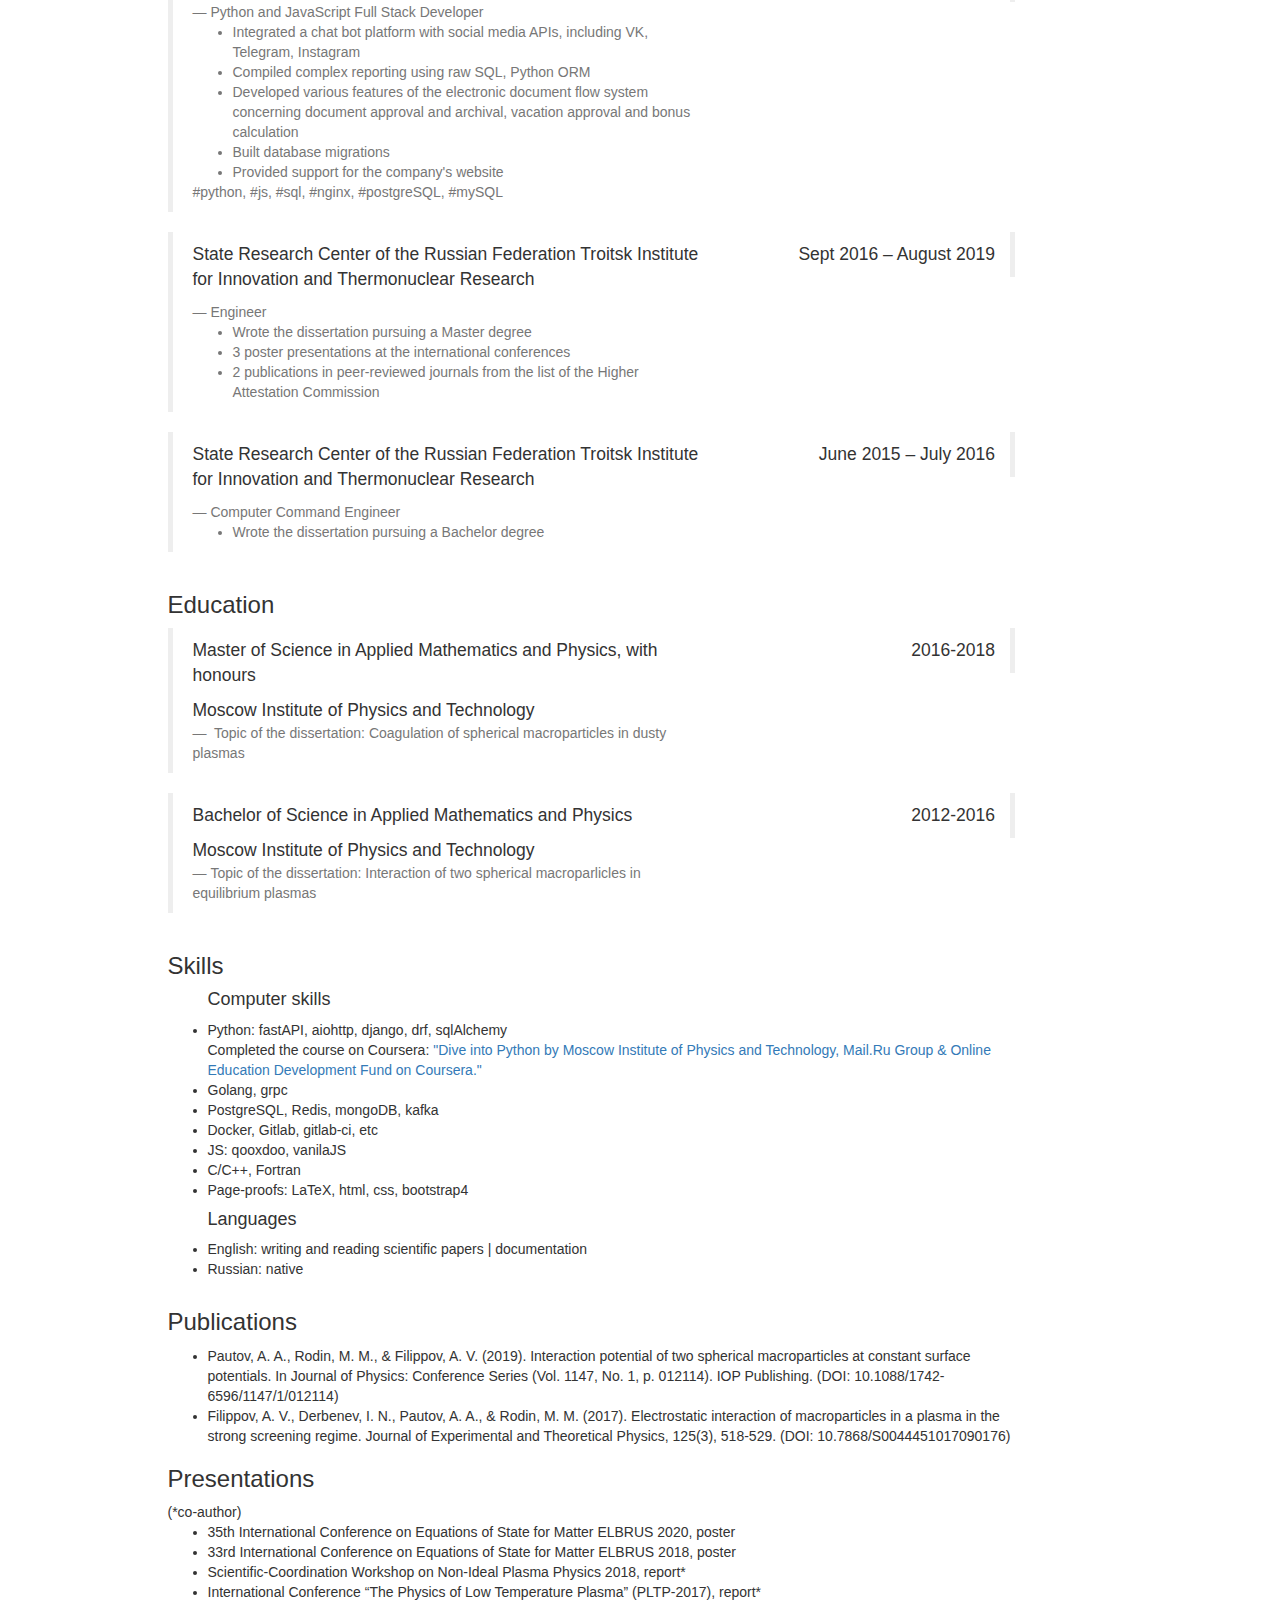
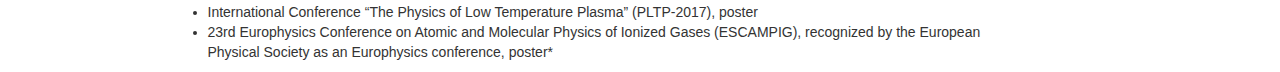
==== commit 8f761611: "fixed display" ====
--- a/index.html
+++ b/index.html
@@ -42,13 +42,14 @@
                         Andrei Pautov
                     </h3>
                     <h4><img src="https://img.icons8.com/ios-glyphs/30/000000/telegram-app.png" height="25" width="25"/>
-                        <a href="https://t.me/qooxdoo">telegtam @qooxdoo</a> (preferred communication method)</h4>
+                        <a href="https://t.me/qooxdoo">telegram @qooxdoo</a> (preferred communication method)</h4>
                     <h4><img src="https://img.icons8.com/ios/50/000000/email-open.png" height="25" width="25"/>
                         <a href="mailto:pautov@phystech.edu">pautov@phystech.edu</a></h4>
                     <h4><img src="https://img.icons8.com/ios/50/000000/apple-phone.png" height="25" width="25"/>
                         <a href="tel:+32495637651">EU +32(495)63-76-51</a></h4>
                     <h4><img src="https://img.icons8.com/ios/50/000000/apple-phone.png" height="25" width="25"/>
                         <a href="tel:+79168486065">RUS +7(916)848-60-65</a></h4>
+                </div>
                 <div class="col-md-2"></div>
             </div>
 
@@ -194,7 +195,6 @@
                             </div>
 
                         </div>
-
                         <div class="row">
                             <div class="col-md-8">
                                 <blockquote>
@@ -222,7 +222,6 @@
                             </div>
 
                         </div>
-
                         <div class="row">
                             <div class="col-md-8">
                                 <blockquote>
@@ -261,7 +260,6 @@
                                 </blockquote>
                             </div>
                         </div>
-
                         <div class="row">
                             <div class="col-md-8">
                                 <blockquote>
@@ -291,7 +289,6 @@
                             </div>
                                         
                         </div>
-
                         <div class="row">
                             <div class="col-md-8">
                                 <blockquote>
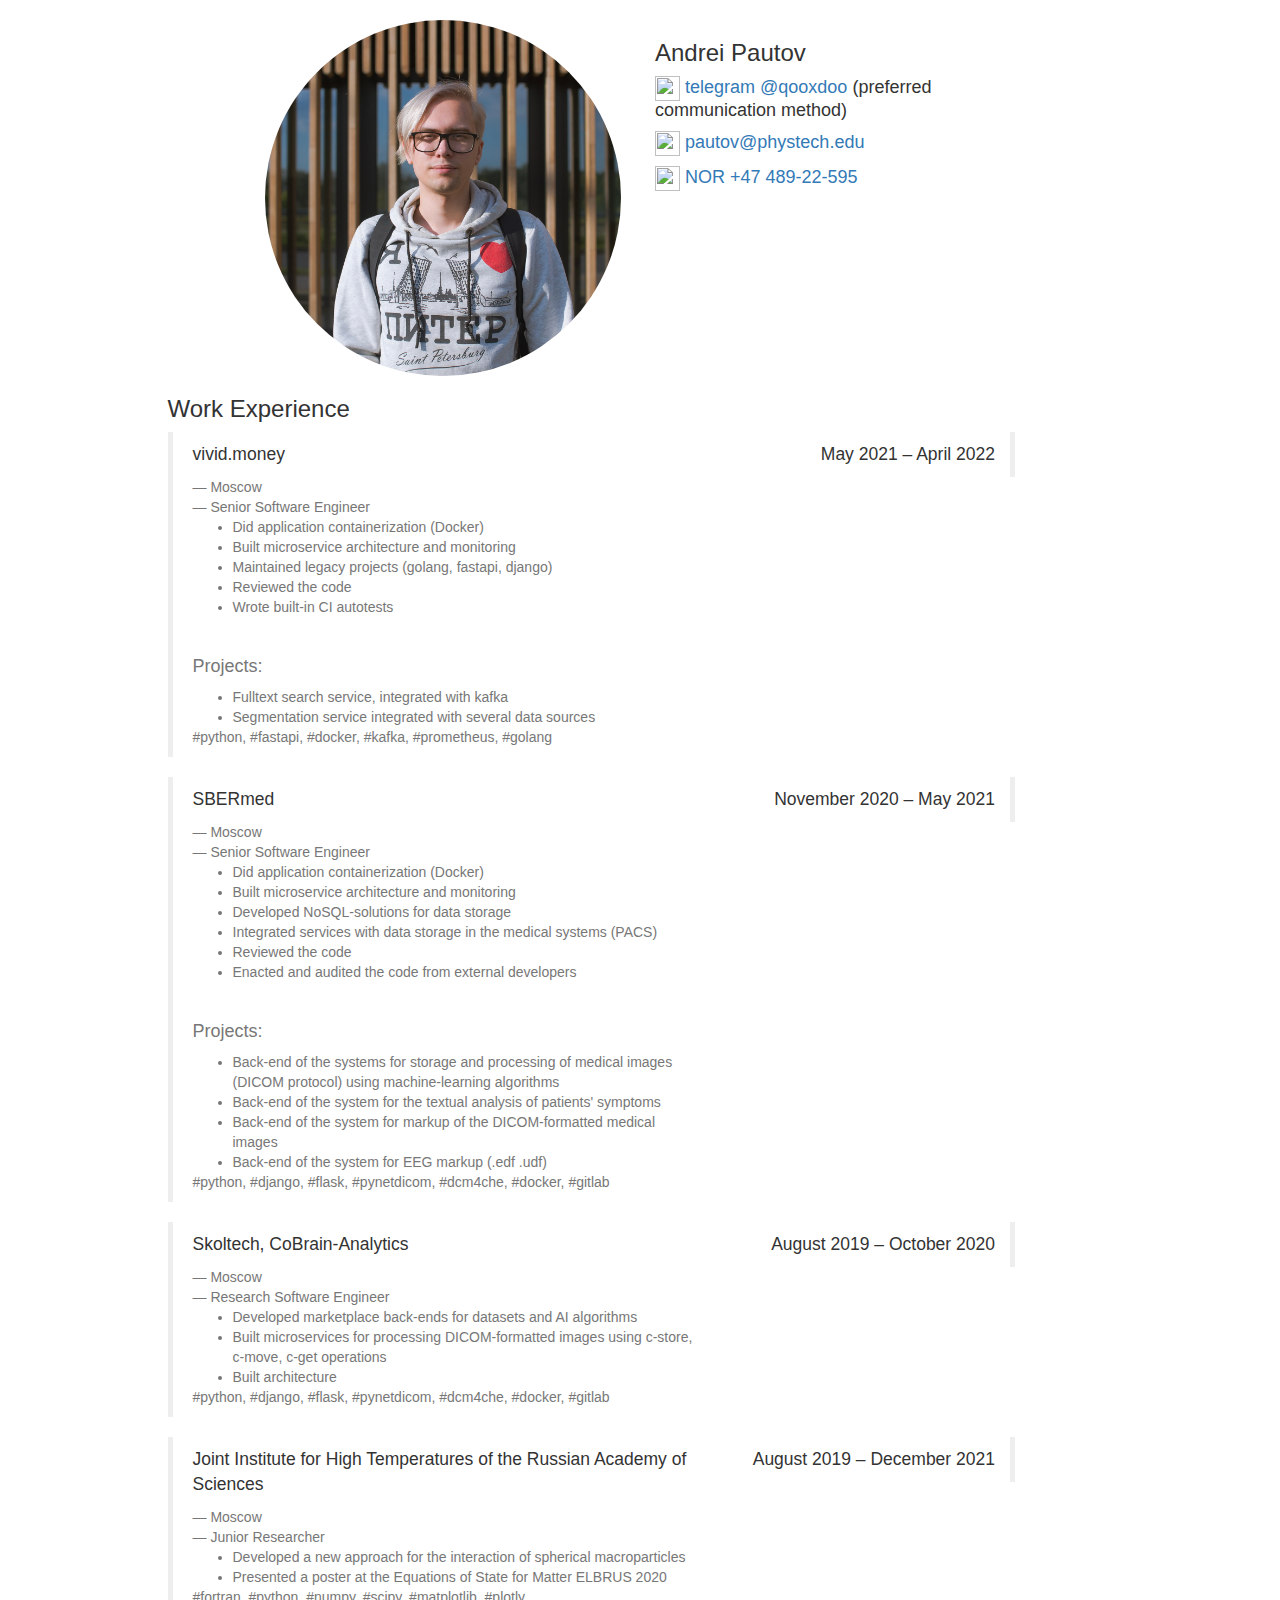
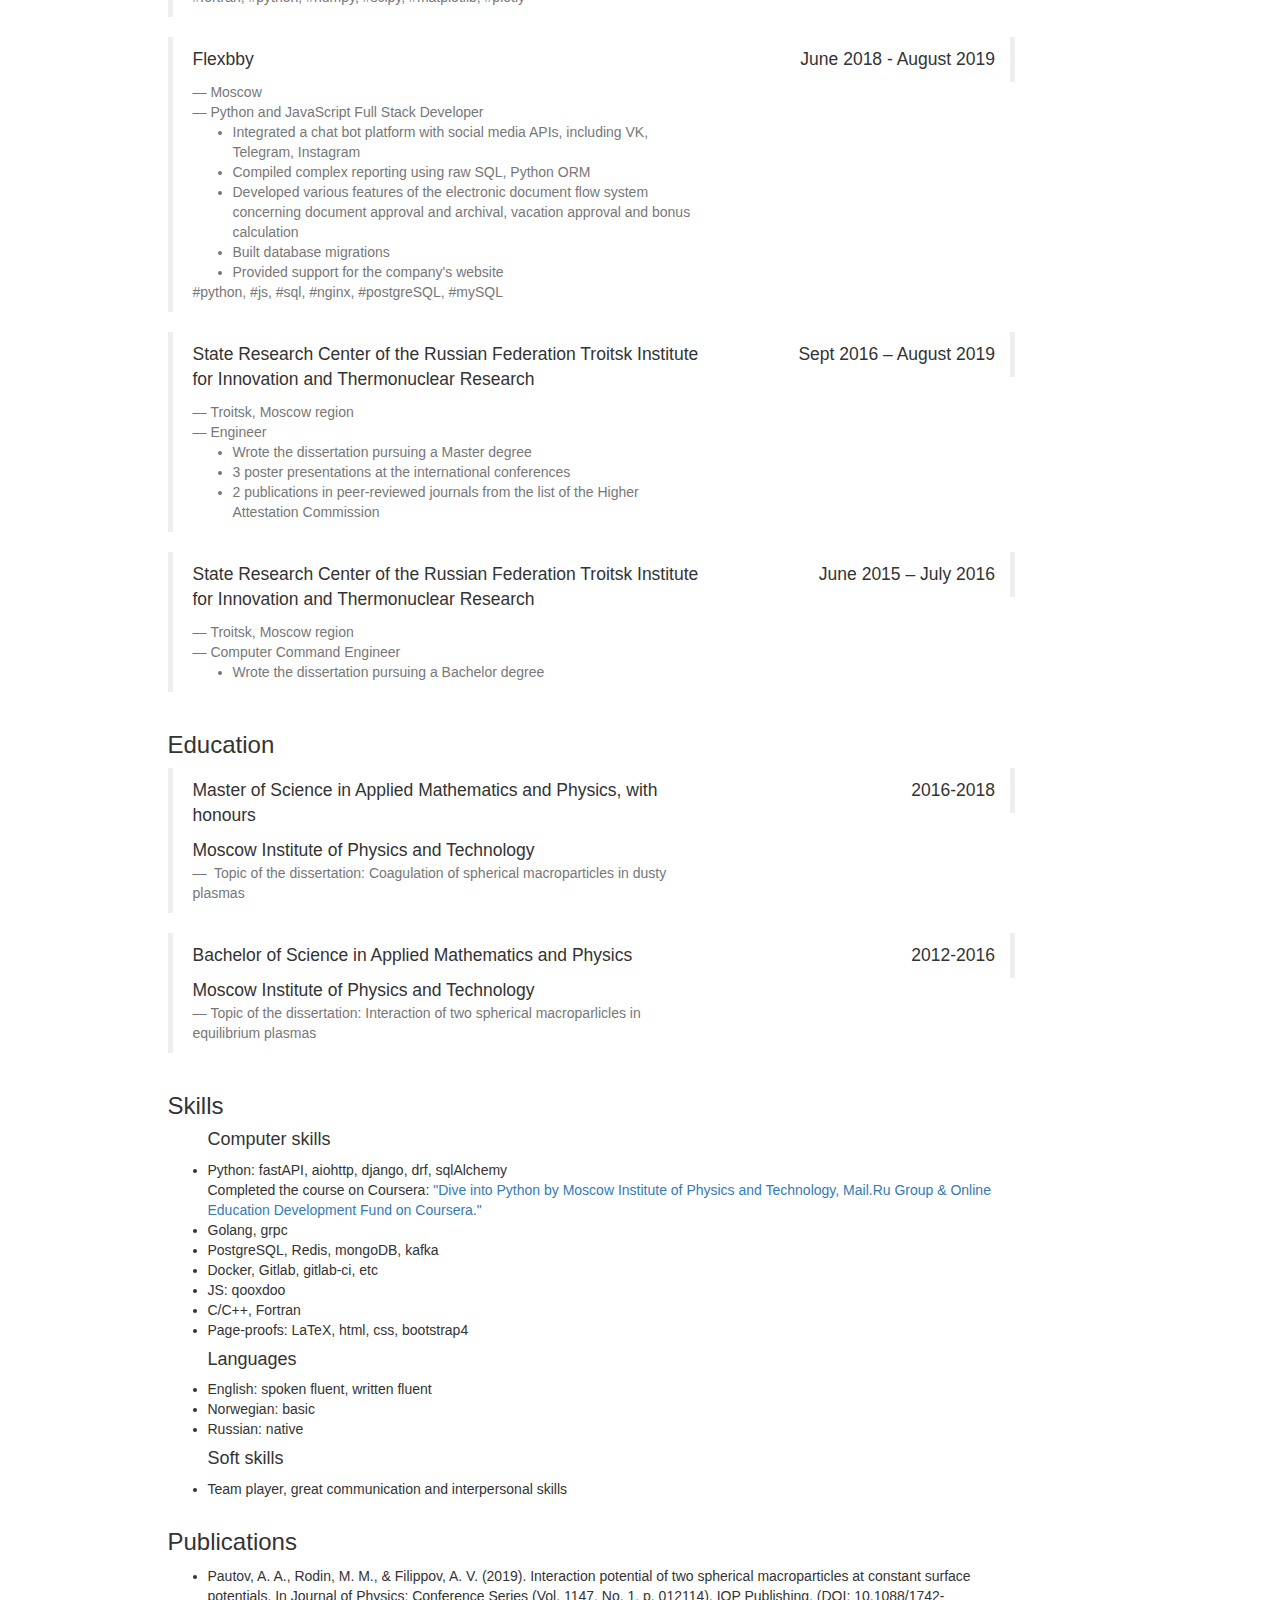
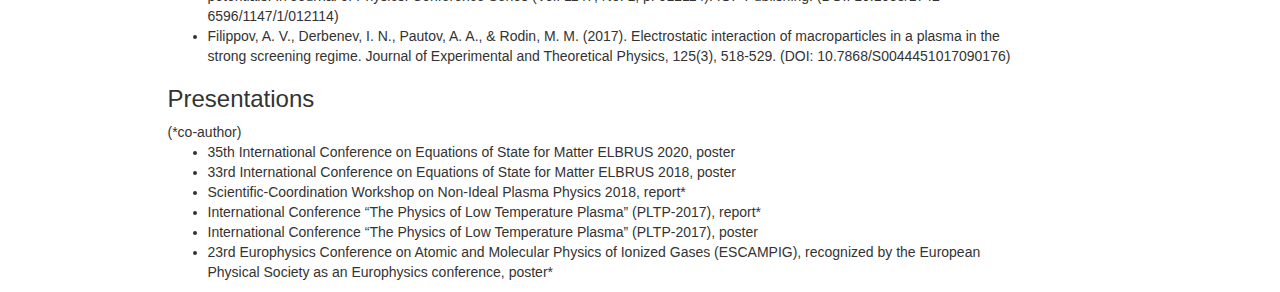
==== commit 03dcace1: "fix numbers" ====
--- a/index.html
+++ b/index.html
@@ -46,9 +46,9 @@
                     <h4><img src="https://img.icons8.com/ios/50/000000/email-open.png" height="25" width="25"/>
                         <a href="mailto:pautov@phystech.edu">pautov@phystech.edu</a></h4>
                     <h4><img src="https://img.icons8.com/ios/50/000000/apple-phone.png" height="25" width="25"/>
-                        <a href="tel:+32495637651">EU +32(495)63-76-51</a></h4>
-                    <h4><img src="https://img.icons8.com/ios/50/000000/apple-phone.png" height="25" width="25"/>
-                        <a href="tel:+79168486065">RUS +7(916)848-60-65</a></h4>
+                        <a href="tel:+4748922595">NOR +47 489-22-595</a></h4>
+<!--                    <h4><img src="https://img.icons8.com/ios/50/000000/apple-phone.png" height="25" width="25"/>-->
+<!--                        <a href="tel:+79168486065">RUS +7(916)848-60-65</a></h4>-->
                 </div>
                 <div class="col-md-2"></div>
             </div>
@@ -64,6 +64,7 @@
                             <div class="col-md-8">
                                 <blockquote>
                                     <p>vivid.money<br></p>
+                                    <footer>Moscow</footer>
                                     <footer>Senior Software Engineer
                                         <br>
                                     <ul>
@@ -112,6 +113,7 @@
                             <div class="col-md-8">
                                 <blockquote>
                                     <p>SBERmed<br></p>
+                                    <footer>Moscow</footer>
                                     <footer>Senior Software Engineer
                                         <br>
                                     <ul>
@@ -169,6 +171,7 @@
                             <div class="col-md-8">
                                 <blockquote>
                                     <p>Skoltech, CoBrain-Analytics<br></p>
+                                    <footer>Moscow</footer>
                                     <footer>Research Software Engineer
                                         <br>
                                     <ul>
@@ -199,6 +202,7 @@
                             <div class="col-md-8">
                                 <blockquote>
                                     <p>Joint Institute for High Temperatures of the Russian Academy of Sciences<br></p>
+                                    <footer>Moscow</footer>
                                     <footer>Junior Researcher
                                         <br>
                                     <ul>
@@ -226,7 +230,7 @@
                             <div class="col-md-8">
                                 <blockquote>
                                     <p>Flexbby<br></p>
-
+                                    <footer>Moscow</footer>
                                     <footer>Python and JavaScript Full Stack Developer
                                         <br>
 
@@ -264,6 +268,7 @@
                             <div class="col-md-8">
                                 <blockquote>
                                     <p>State Research Center of the Russian Federation Troitsk Institute for Innovation and Thermonuclear Research<br></p>
+                                    <footer>Troitsk, Moscow region</footer>
                                     <footer>Engineer
                                         <br>
                                     <ul>
@@ -293,6 +298,7 @@
                             <div class="col-md-8">
                                 <blockquote>
                                     <p>State Research Center of the Russian Federation Troitsk Institute for Innovation and Thermonuclear Research <br></p>
+                                    <footer>Troitsk, Moscow region</footer>
                                     <footer>Computer Command Engineer
                                         <br>
                                     <ul>
@@ -382,7 +388,7 @@
                             Docker, Gitlab, gitlab-ci, etc
                         </li>
                         <li>
-                            JS: qooxdoo, vanilaJS
+                            JS: qooxdoo
                         </li>
                         <li>
                             C/C++, Fortran
@@ -394,10 +400,19 @@
                             Languages
                         </h4>
                         <li>
-                            English: writing and reading scientific papers | documentation
+                            English: spoken fluent, written fluent
+                        </li>
+                        <li>
+                            Norwegian: basic
                         </li>
                         <li>
                             Russian: native
+                        </li>
+                        <h4>
+                            Soft skills
+                        </h4>
+                        <li>
+                            Team player, great communication and interpersonal skills
                         </li>
                     </ul>
                 </div>
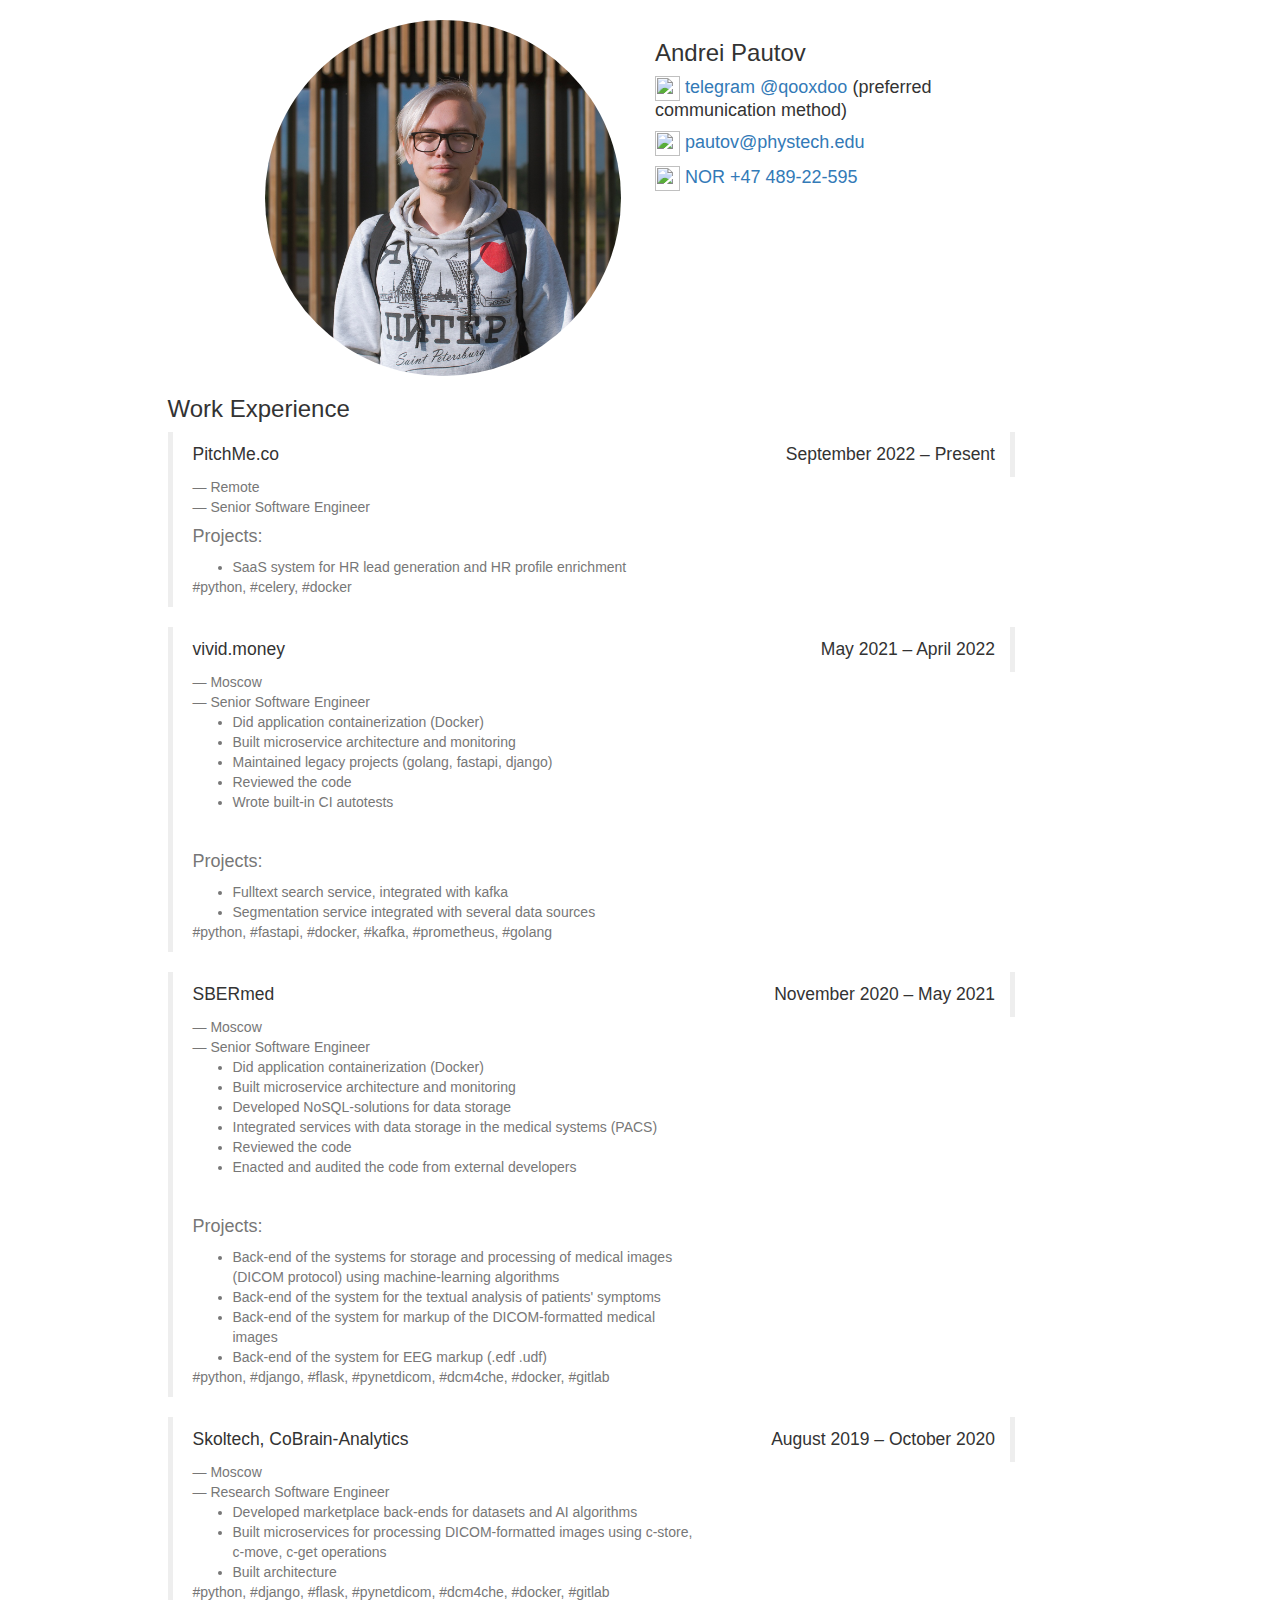
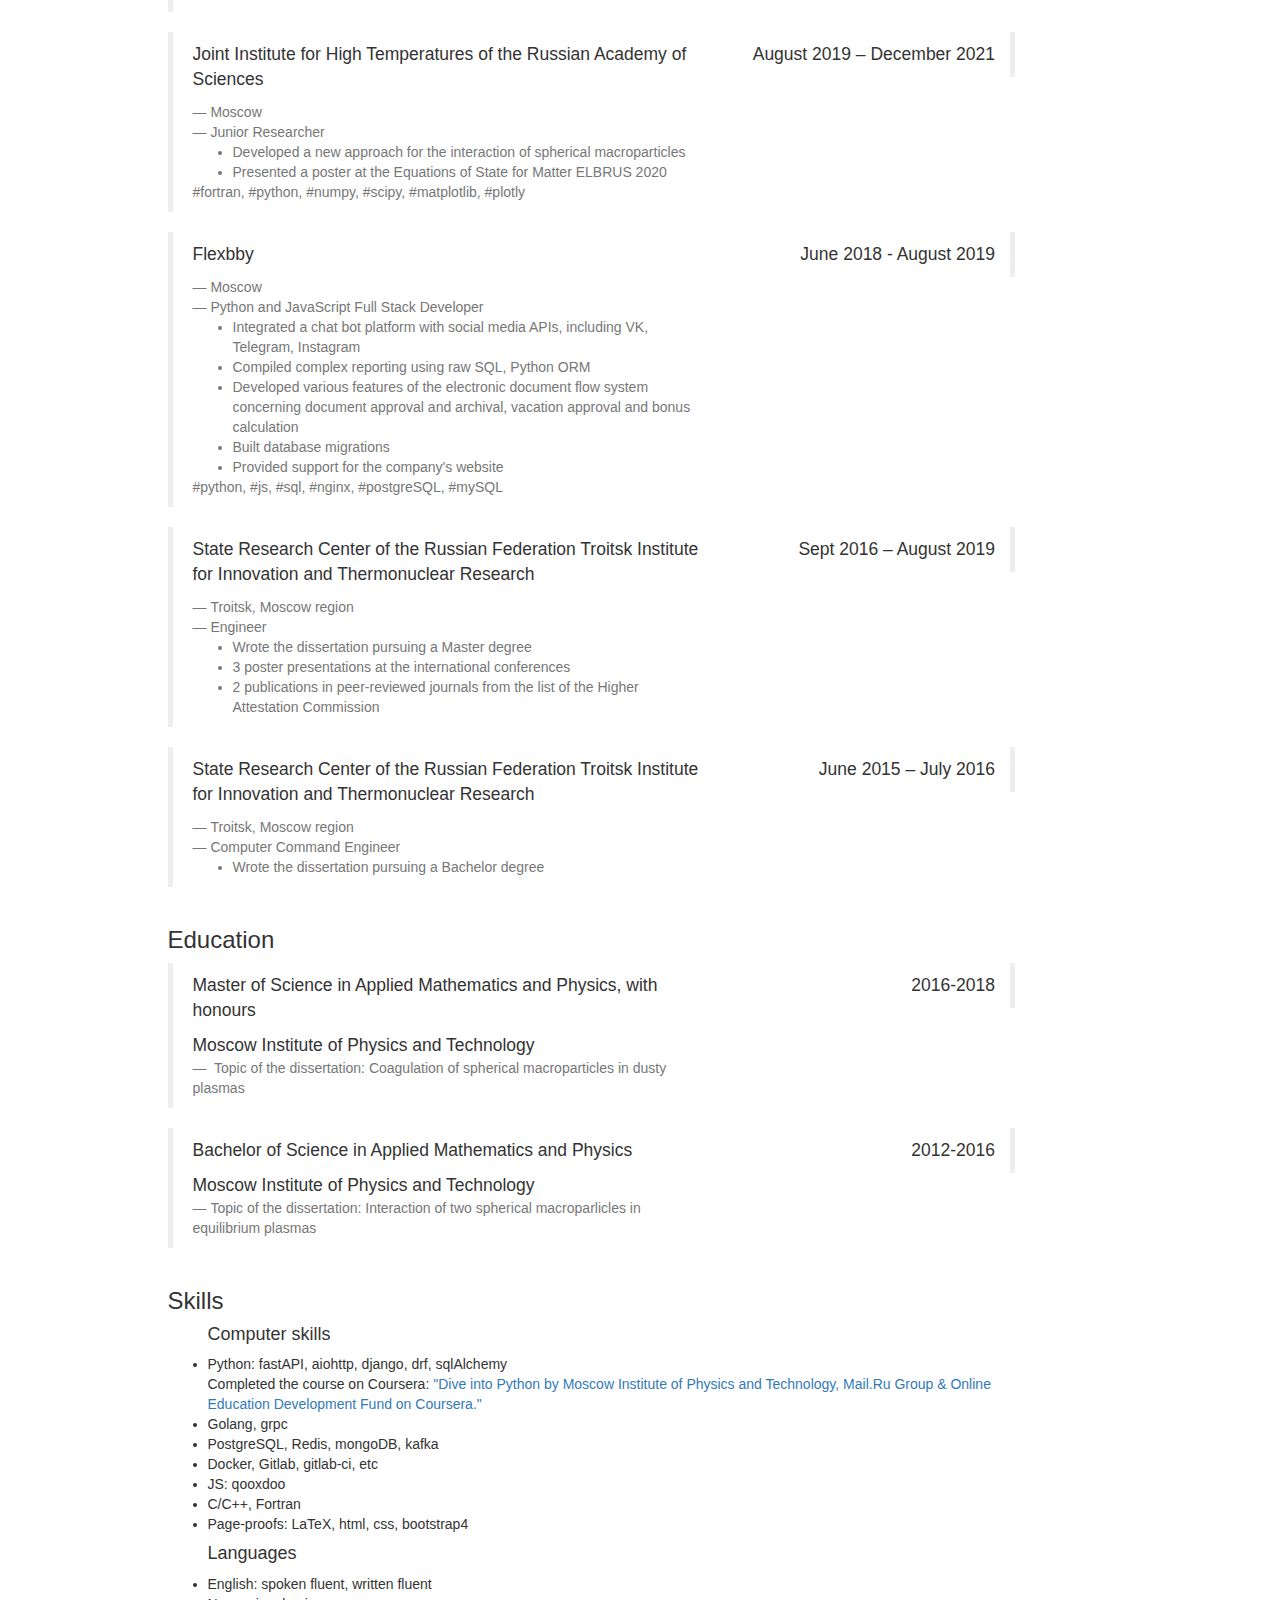
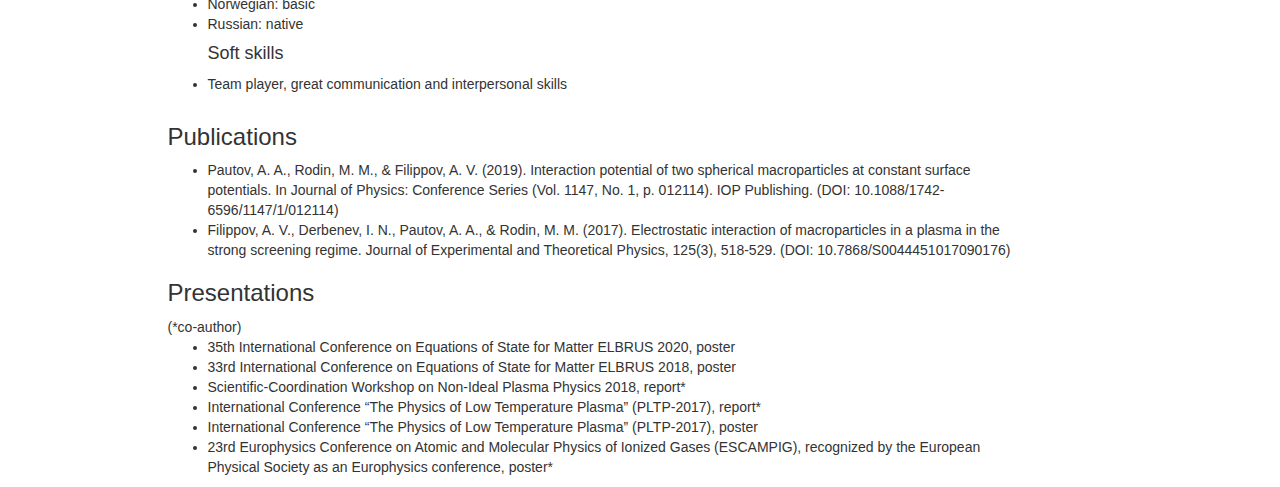
==== commit 159ca9ae: "add pitchme" ====
--- a/index.html
+++ b/index.html
@@ -63,6 +63,34 @@
                         <div class="row">
                             <div class="col-md-8">
                                 <blockquote>
+                                    <p>PitchMe.co<br></p>
+                                    <footer>Remote</footer>
+                                    <footer>Senior Software Engineer
+                                        <br>
+                                        <h4>
+                                            Projects:
+                                        </h4>
+                                        <ul>
+                                            <li>
+SaaS system for HR lead generation and HR profile enrichment
+                                            </li>
+                                        </ul>
+                                        #python, #celery, #docker
+                                    </footer>
+
+                                </blockquote>
+                            </div>
+                            <div class="col-md-4">
+                                <blockquote class="blockquote-reverse">
+                                    <p class="text-right">September 2022 – Present
+                                    </p>
+                                </blockquote>
+                            </div>
+
+                        </div>
+                        <div class="row">
+                            <div class="col-md-8">
+                                <blockquote>
                                     <p>vivid.money<br></p>
                                     <footer>Moscow</footer>
                                     <footer>Senior Software Engineer
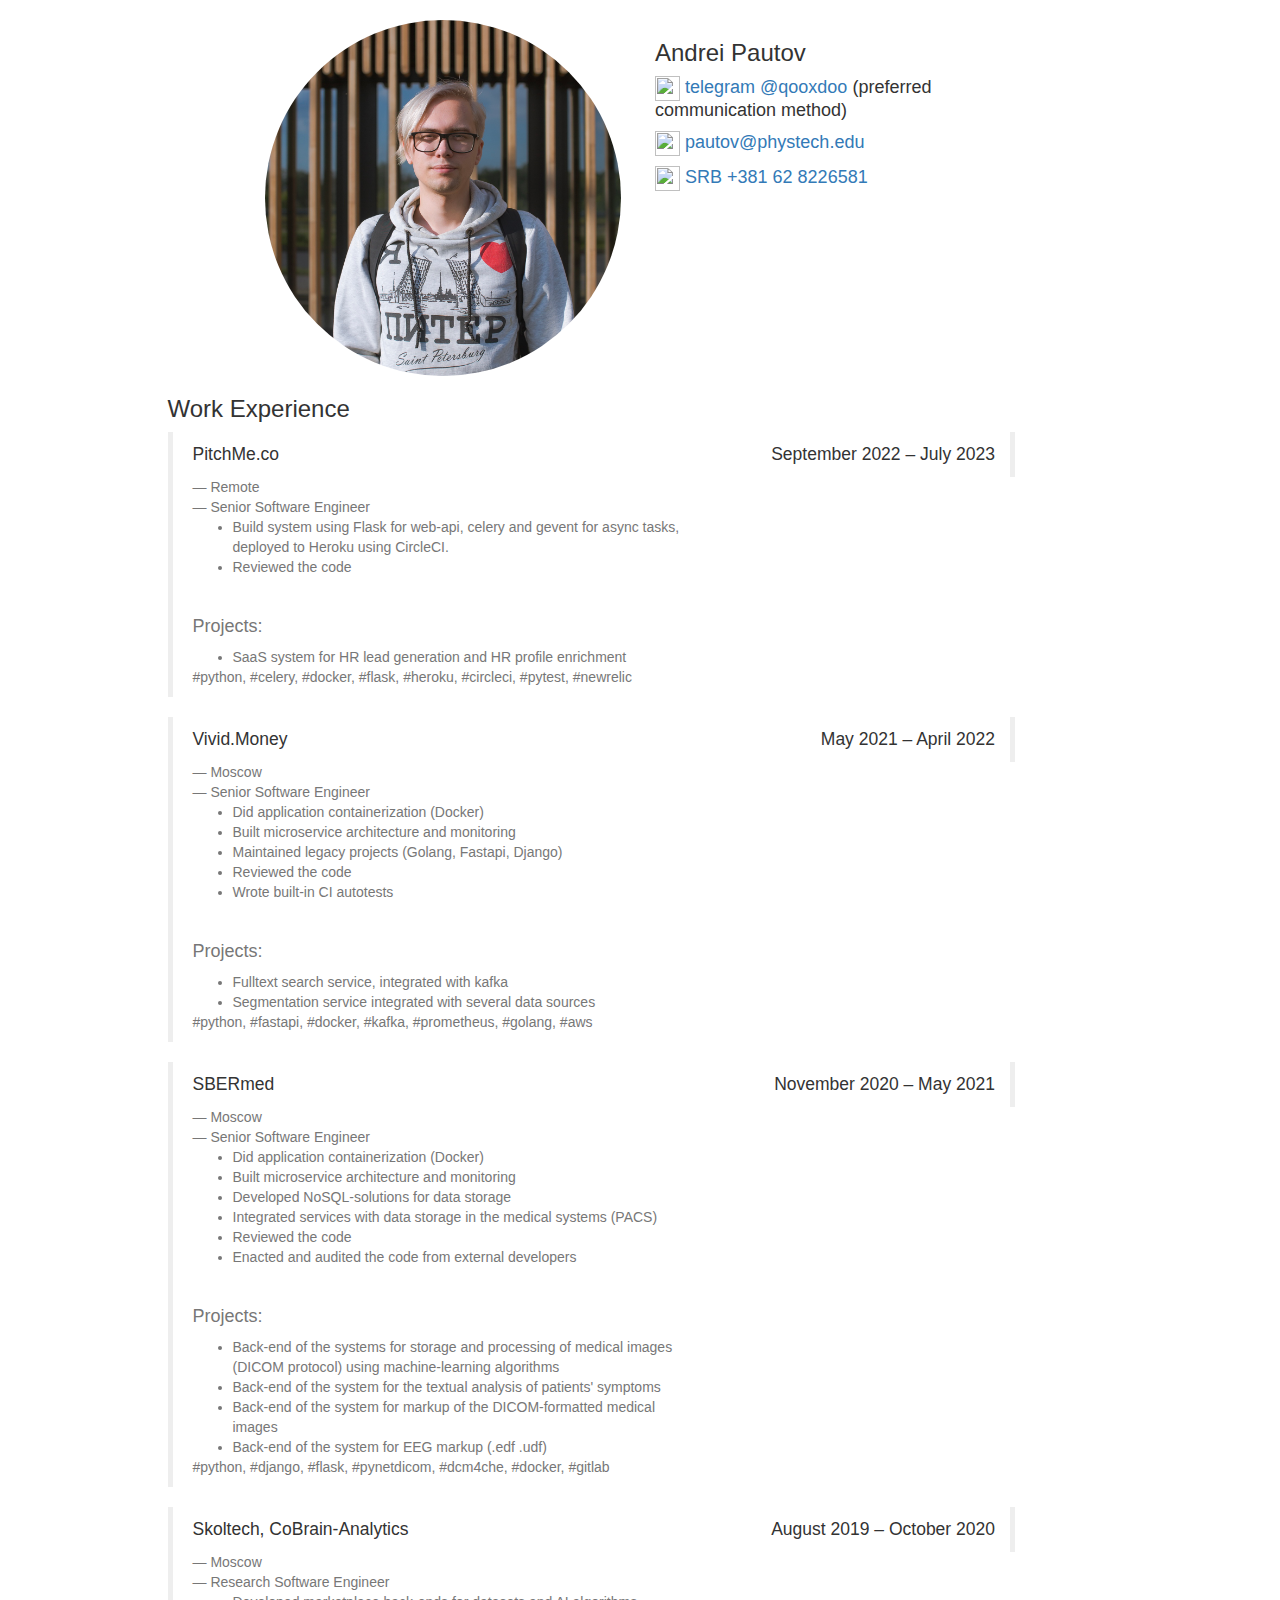
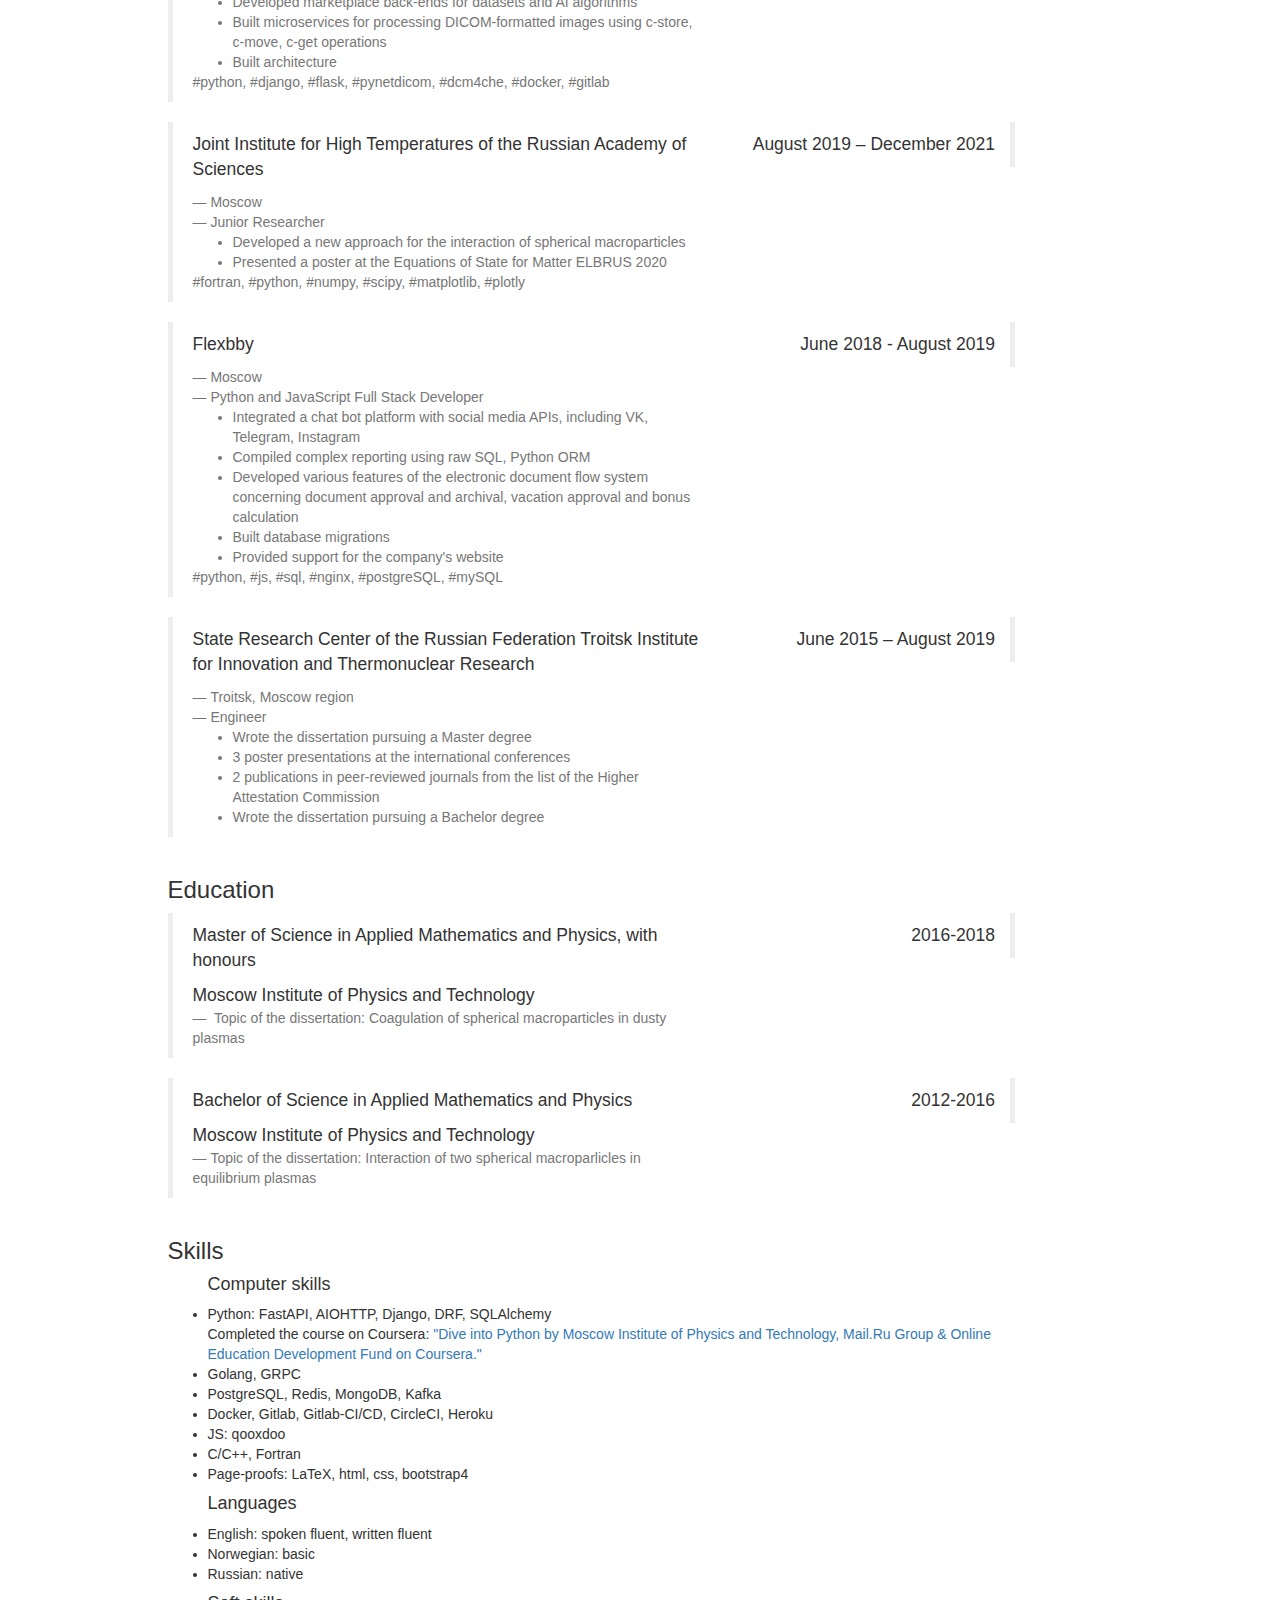
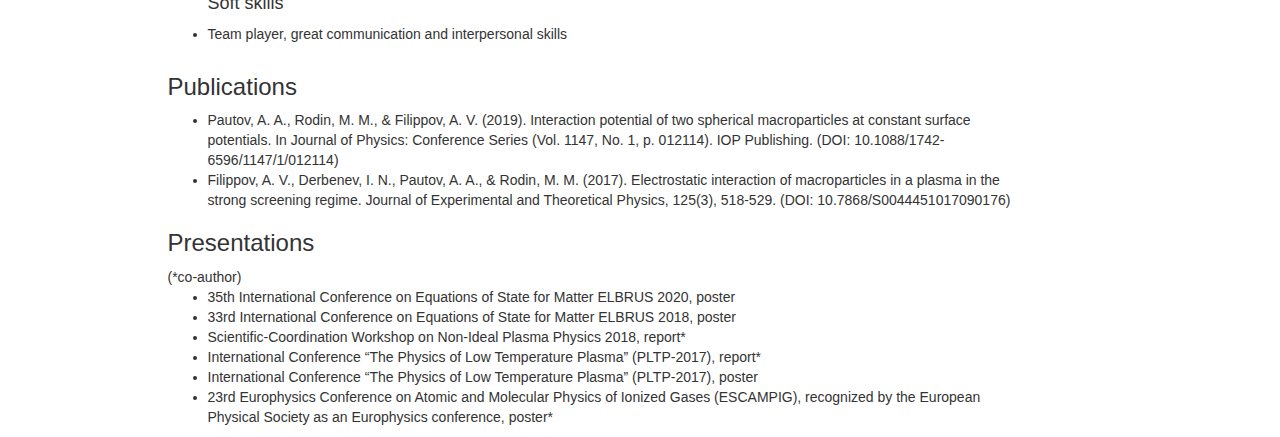
==== commit 57c62280: "new number" ====
--- a/index.html
+++ b/index.html
@@ -45,8 +45,10 @@
                         <a href="https://t.me/qooxdoo">telegram @qooxdoo</a> (preferred communication method)</h4>
                     <h4><img src="https://img.icons8.com/ios/50/000000/email-open.png" height="25" width="25"/>
                         <a href="mailto:pautov@phystech.edu">pautov@phystech.edu</a></h4>
+<!--                    <h4><img src="https://img.icons8.com/ios/50/000000/apple-phone.png" height="25" width="25"/>-->
+<!--                        <a href="tel:+4748922595">NOR +47 489-22-595</a></h4>-->
                     <h4><img src="https://img.icons8.com/ios/50/000000/apple-phone.png" height="25" width="25"/>
-                        <a href="tel:+4748922595">NOR +47 489-22-595</a></h4>
+                        <a href="tel:+4748922595">SRB +381 62 8226581</a></h4>
 <!--                    <h4><img src="https://img.icons8.com/ios/50/000000/apple-phone.png" height="25" width="25"/>-->
 <!--                        <a href="tel:+79168486065">RUS +7(916)848-60-65</a></h4>-->
                 </div>
@@ -66,32 +68,40 @@
                                     <p>PitchMe.co<br></p>
                                     <footer>Remote</footer>
                                     <footer>Senior Software Engineer
+                                        <ul>
+                                            <li>
+                                                Build system using Flask for web-api, celery and gevent for async tasks, deployed to Heroku using CircleCI.
+                                            </li>
+                                            <li>
+                                                Reviewed the code
+                                            </li>
+                                        </ul>
                                         <br>
                                         <h4>
                                             Projects:
                                         </h4>
                                         <ul>
                                             <li>
-SaaS system for HR lead generation and HR profile enrichment
+                                                SaaS system for HR lead generation and HR profile enrichment
                                             </li>
                                         </ul>
-                                        #python, #celery, #docker
-                                    </footer>
-
-                                </blockquote>
-                            </div>
-                            <div class="col-md-4">
-                                <blockquote class="blockquote-reverse">
-                                    <p class="text-right">September 2022 – Present
-                                    </p>
-                                </blockquote>
-                            </div>
-
-                        </div>
-                        <div class="row">
-                            <div class="col-md-8">
-                                <blockquote>
-                                    <p>vivid.money<br></p>
+                                        #python, #celery, #docker, #flask, #heroku, #circleci, #pytest, #newrelic
+                                    </footer>
+
+                                </blockquote>
+                            </div>
+                            <div class="col-md-4">
+                                <blockquote class="blockquote-reverse">
+                                    <p class="text-right">September 2022 – July 2023
+                                    </p>
+                                </blockquote>
+                            </div>
+
+                        </div>
+                        <div class="row">
+                            <div class="col-md-8">
+                                <blockquote>
+                                    <p>Vivid.Money<br></p>
                                     <footer>Moscow</footer>
                                     <footer>Senior Software Engineer
                                         <br>
@@ -103,7 +113,7 @@
                                             Built microservice architecture and monitoring
                                         </li>
                                         <li>
-                                             Maintained legacy projects (golang, fastapi, django)
+                                             Maintained legacy projects (Golang, Fastapi, Django)
                                         </li>
                                         <li>
                                             Reviewed the code
@@ -124,7 +134,7 @@
 Segmentation service integrated with several data sources
                                             </li>
                                         </ul>
-                                        #python, #fastapi, #docker, #kafka, #prometheus, #golang
+                                        #python, #fastapi, #docker, #kafka, #prometheus, #golang, #aws
                                     </footer>
 
                                 </blockquote>
@@ -309,6 +319,9 @@
                                         <li>
                                             2 publications in peer-reviewed journals from the list of the Higher Attestation Commission
                                         </li>
+                                         <li>
+                                            Wrote the dissertation pursuing a Bachelor degree
+                                        </li>
                                     </ul>
                                     </footer>
 
@@ -316,32 +329,11 @@
                             </div>
                             <div class="col-md-4">
                                 <blockquote class="blockquote-reverse">
-                                    <p class="text-right">Sept 2016 – August 2019
+                                    <p class="text-right">June 2015 – August 2019
                                     </p>
                                 </blockquote>
                             </div>
                                         
-                        </div>
-                        <div class="row">
-                            <div class="col-md-8">
-                                <blockquote>
-                                    <p>State Research Center of the Russian Federation Troitsk Institute for Innovation and Thermonuclear Research <br></p>
-                                    <footer>Troitsk, Moscow region</footer>
-                                    <footer>Computer Command Engineer
-                                        <br>
-                                    <ul>
-                                        <li>
-                                            Wrote the dissertation pursuing a Bachelor degree
-                                        </li>
-                                    </ul>
-                                    </footer>
-                                </blockquote>
-                            </div>
-                            <div class="col-md-4">
-                                <blockquote class="blockquote-reverse">
-                                    <p class="text-right">June 2015 – July 2016 </p>
-                                </blockquote>
-                            </div>
                         </div>
                 </div>
                 <div class="col-md-2"></div>
@@ -401,19 +393,19 @@
                             Computer skills
                         </h4>
                         <li>
-                            Python: fastAPI, aiohttp, django, drf, sqlAlchemy<br>
+                            Python: FastAPI, AIOHTTP, Django, DRF, SQLAlchemy<br>
                             Completed the course on Coursera: <a href="https://www.coursera.org/account/accomplishments/certificate/QARX7F2H9ULT">
                                 "Dive into Python by Moscow Institute of Physics and Technology, Mail.Ru Group & Online Education Development Fund on Coursera."
                             </a>
                         </li>
                         <li>
-                            Golang, grpc
-                        </li>
-                        <li>
-                            PostgreSQL, Redis, mongoDB, kafka
-                        </li>
-                        <li>
-                            Docker, Gitlab, gitlab-ci, etc
+                            Golang, GRPC
+                        </li>
+                        <li>
+                            PostgreSQL, Redis, MongoDB, Kafka
+                        </li>
+                        <li>
+                            Docker, Gitlab, Gitlab-CI/CD, CircleCI, Heroku
                         </li>
                         <li>
                             JS: qooxdoo
